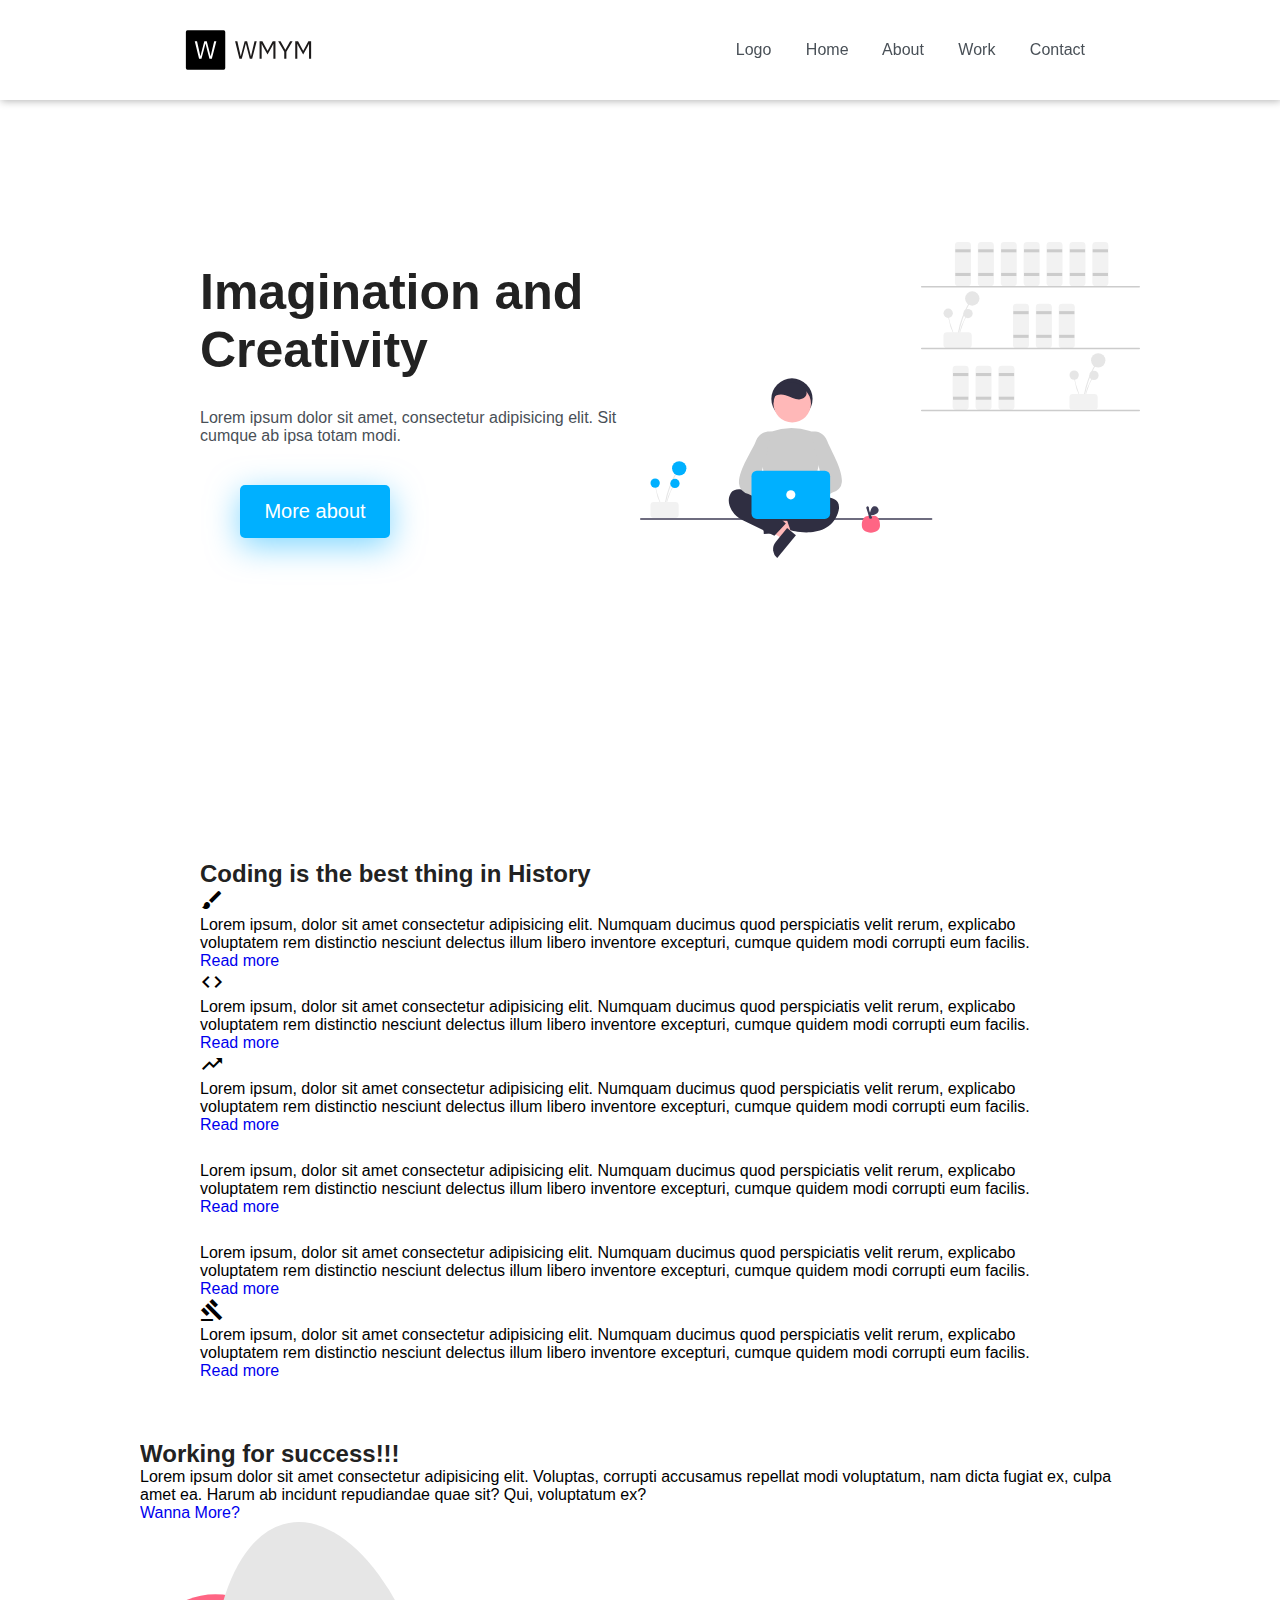
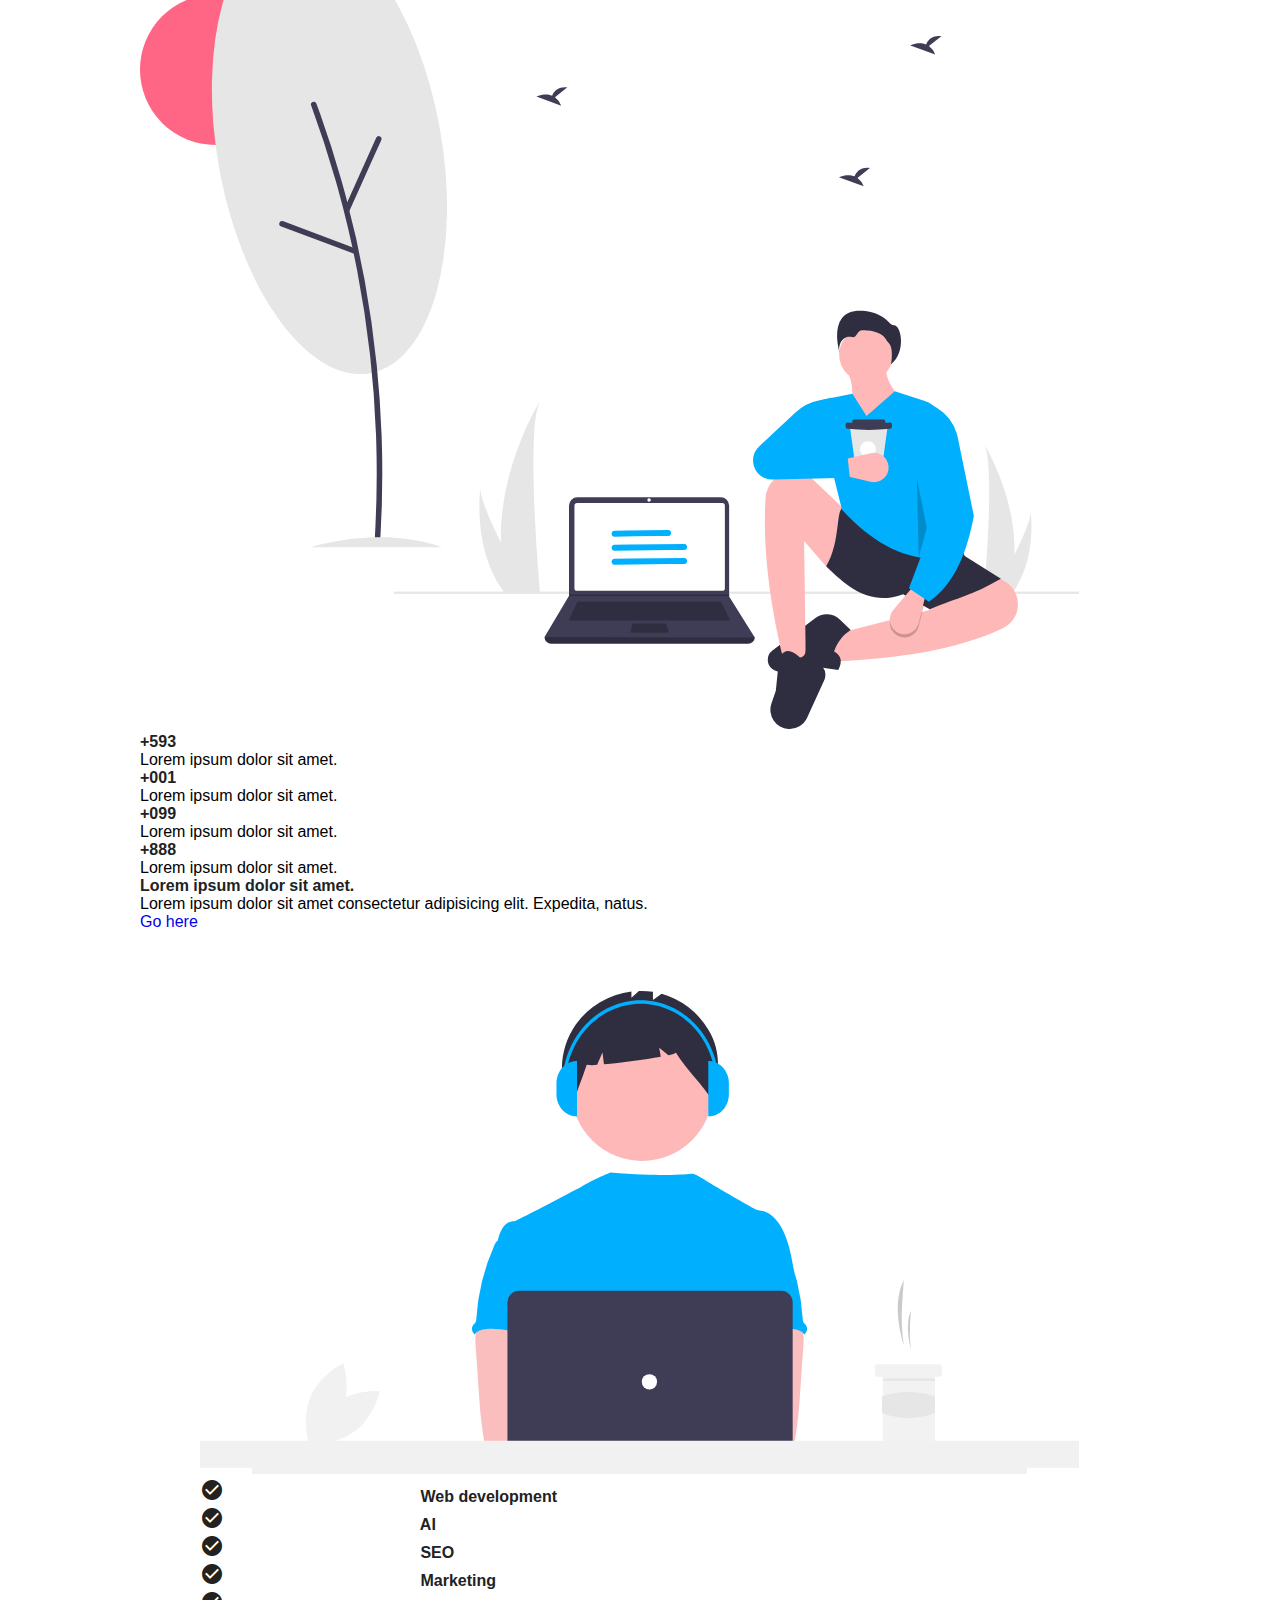
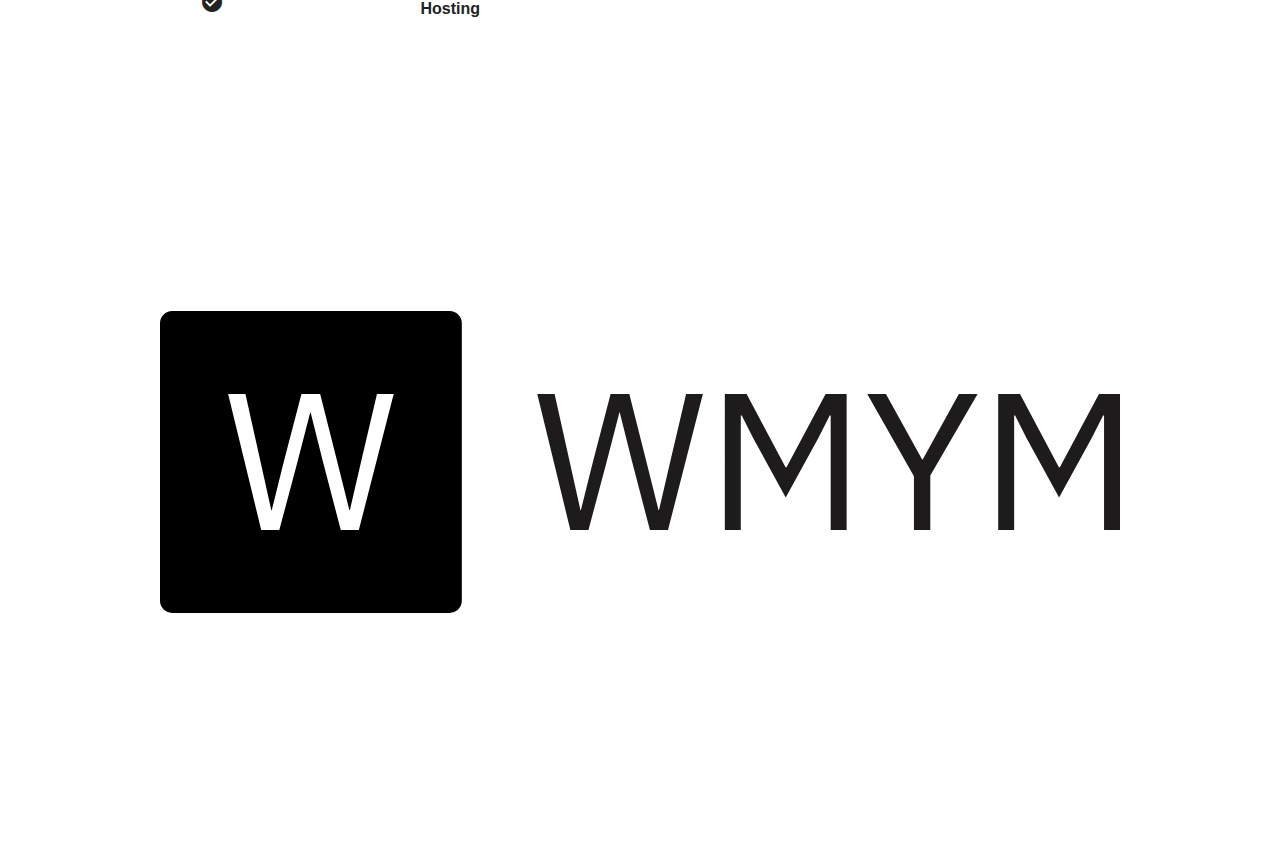
==== index.html @ bf6457ae "made a hover effect on the a elements on nav, and made the button 'more about' in header" ====
<!DOCTYPE html>
<html lang="en">

<head>
    <meta charset="UTF-8">
    <meta http-equiv="X-UA-Compatible" content="IE=edge">
    <meta name="viewport" content="width=device-width, initial-scale=1.0">
    <title>WMYM First Web</title>
    <!-- style file -->
    <link rel="stylesheet" href="/css/style.css">
    <!-- google fonts -->
    <link rel="preconnect" href="https://fonts.googleapis.com">
    <link rel="preconnect" href="https://fonts.gstatic.com" crossorigin>
    <link
        href="https://fonts.googleapis.com/css2?family=Odibee+Sans&family=Roboto+Condensed:ital,wght@0,300;0,400;1,300&display=swap"
        rel="stylesheet">
    <!-- google icons -->
    <link href="https://fonts.googleapis.com/icon?family=Material+Icons" rel="stylesheet">
    <!-- favicon  -->
    <link rel="apple-touch-icon" sizes="180x180" href="/apple-touch-icon.png">
    <link rel="icon" type="image/png" sizes="32x32" href="/favicon-32x32.png">
    <link rel="icon" type="image/png" sizes="16x16" href="/favicon-16x16.png">
    <link rel="manifest" href="/site.webmanifest">
</head>

<body>


    <header>
        <nav>
            <section class="container nav">
                <div class="logo">
                    <img src="/img/logo/logo.svg" alt="">
                </div>
                <div class="link-header">
                    <a href="#">Logo</a>
                    <a href="#">Home</a>
                    <a href="#">About</a>
                    <a href="#">Work</a>
                    <a href="#">Contact</a>
                </div>
                <div class="hamburguer">
                    <span class="material-icons material-icons-outlined">
                        menu
                    </span>
                </div>
            </section>
        </nav>


        <div class="container">
            <section class="content-header">
                <section class="text-header">
                    <h1>
                        Imagination and Creativity
                    </h1>
                    <p>Lorem ipsum dolor sit amet, consectetur adipisicing elit. Sit cumque ab ipsa totam modi.
                    </p>
                    <a href="#">More about</a>
                </section>
                <img src="/img/svg/freelancerWS.svg" alt="">
            </section>
        </div>
    </header>


    <section class="about-us">
        <div class="containerF">
            <h2 class="title">
                Coding is the best thing in History
            </h2>
            <div class="container__article">
                <div class="article">
                    <span class="material-icons material-icons-outlined">
                        brush
                    </span>
                    <p>Lorem ipsum, dolor sit amet consectetur adipisicing elit. Numquam ducimus quod perspiciatis velit
                        rerum, explicabo voluptatem rem distinctio nesciunt delectus illum libero inventore excepturi,
                        cumque quidem modi corrupti eum facilis.
                    </p>
                    <a href="#">Read more</a>
                </div>

                <div class="article">
                    <span class="material-icons material-icons-outlined">
                        code
                    </span>
                    <p>Lorem ipsum, dolor sit amet consectetur adipisicing elit. Numquam ducimus quod perspiciatis velit
                        rerum, explicabo voluptatem rem distinctio nesciunt delectus illum libero inventore excepturi,
                        cumque quidem modi corrupti eum facilis.
                    </p>
                    <a href="#">Read more</a>
                </div>

                <div class="article">
                    <span class="material-icons material-icons-outlined">
                        trending_up
                    </span>
                    <p>Lorem ipsum, dolor sit amet consectetur adipisicing elit. Numquam ducimus quod perspiciatis velit
                        rerum, explicabo voluptatem rem distinctio nesciunt delectus illum libero inventore excepturi,
                        cumque quidem modi corrupti eum facilis.
                    </p>
                    <a href="#">Read more</a>
                </div>

                <div class="article">
                    <span class="material-icons material-icons-outlined">
                        request_page
                    </span>
                    <p>Lorem ipsum, dolor sit amet consectetur adipisicing elit. Numquam ducimus quod perspiciatis velit
                        rerum, explicabo voluptatem rem distinctio nesciunt delectus illum libero inventore excepturi,
                        cumque quidem modi corrupti eum facilis.
                    </p>
                    <a href="#">Read more</a>
                </div>

                <div class="article">
                    <span class="material-icons material-icons-outlined">
                        view_in_ar
                    </span>
                    <p>Lorem ipsum, dolor sit amet consectetur adipisicing elit. Numquam ducimus quod perspiciatis velit
                        rerum, explicabo voluptatem rem distinctio nesciunt delectus illum libero inventore excepturi,
                        cumque quidem modi corrupti eum facilis.
                    </p>
                    <a href="#">Read more</a>
                </div>

                <div class="article">
                    <span class="material-icons material-icons-outlined">
                        gavel
                    </span>
                    <p>Lorem ipsum, dolor sit amet consectetur adipisicing elit. Numquam ducimus quod perspiciatis velit
                        rerum, explicabo voluptatem rem distinctio nesciunt delectus illum libero inventore excepturi,
                        cumque quidem modi corrupti eum facilis.
                    </p>
                    <a href="#">Read more</a>
                </div>

            </div>
        </div>
    </section>


    <section class="container questions">
        <section class="text__questions">
            <h2>
                Working for success!!!
            </h2>
            <p>
                Lorem ipsum dolor sit amet consectetur adipisicing elit. Voluptas, corrupti accusamus repellat modi
                voluptatum, nam dicta fugiat ex, culpa amet ea. Harum ab incidunt repudiandae quae sit? Qui, voluptatum
                ex?
            </p>
            <a href="#">Wanna More?</a>
            <img src="/img/svg/workingWS.svg" alt="">
        </section>
    </section>


    <section class="results">
        <div class="container content-results">
            <section class="numbers">
                <div class="number">
                    <h4>
                        +593
                    </h4>
                    <p>Lorem ipsum dolor sit amet.</p>
                </div>

                <div class="number">
                    <h4>
                        +001
                    </h4>
                    <p>Lorem ipsum dolor sit amet.</p>
                </div>

                <div class="number">
                    <h4>
                        +099
                    </h4>
                    <p>Lorem ipsum dolor sit amet.</p>
                </div>

                <div class="number">
                    <h4>
                        +888
                    </h4>
                    <p>Lorem ipsum dolor sit amet.</p>
                </div>
            </section>

            <section class="results-text">
                <h4>
                    Lorem ipsum dolor sit amet.
                </h4>
                <p>
                    Lorem ipsum dolor sit amet consectetur adipisicing elit. Expedita, natus.
                </p>
                <a href="#">Go here</a>
            </section>
        </div>
    </section>


    <section class="containerF services">
        <img src="/img/svg/coddingWS.svg" alt="">
        <div class="box-skills">
            <h4>
                <span class="material-icons material-icons-outlined">
                    check_circle_outline
                </span> Web development
            </h4>

            <h4>
                <span class="material-icons material-icons-outlined">
                    check_circle_outline
                </span> AI
            </h4>

            <h4>
                <span class="material-icons material-icons-outlined">
                    check_circle_outline
                </span> SEO
            </h4>

            <h4>
                <span class="material-icons material-icons-outlined">
                    check_circle_outline
                </span> Marketing
            </h4>

            <h4>
                <span class="material-icons material-icons-outlined">
                    check_circle_outline
                </span> Hosting
            </h4>
        </div>
    </section>


    <footer>
        <div class="part-fotter">
            <img src="/img/logo/logo.svg" alt="">
            <!-- logo genreal y favicon -->
        </div>

        <div class="part-fotter">

        </div>

        <div class="part-fotter">

        </div>

        <div class="part-fotter">

        </div>
    </footer>

</body>

</html>
---- css/style.css ----
* {
  padding: 0;
  margin: 0;
  box-sizing: border-box;
  font-family: "IBM Plex Sans", sans-serif;
  scroll-behavior: smooth;
}

@keyframes animate {
  0% {
    transform: scale(0);
  }
  100% {
    transform: scale(1);
  }
}

h1,
h2,
h3,
h4,
h5,
h6 {
  color: #222;
  font-weight: 700;
}
a {
  text-decoration: none;
}
.container {
  width: 90%;
  max-width: 1000px;
  margin: auto;
  overflow: hidden;
}
.containerF {
  width: 90%;
  max-width: 1000px;
  padding: 60px;
  margin: auto;
  overflow: hidden;
}
h1 {
  font-size: 50px;
}

nav {
  z-index: 1;
  position: fixed;
  width: 100%;
  height: 100px;
  background-color: #fff;
  border-bottom: 2px solid transparent;
  box-shadow: 1px 1px 8px rgba(0, 0, 0, 0.3);
  /* transition: ease-in-out 0.5s; */
}
.nav {
  height: 100px;
  width: 100%;
  display: flex;
  justify-content: space-between;
  align-items: center;
  padding: 0 25px 0 25px;
}
nav .logo {
  height: 100px;
}
nav .logo img {
  height: 100%;
  vertical-align: top;
}
.link-header {
  font-weight: 300;
}
.nav .link-header a {
  margin: 0 30px 0 0;
  text-decoration: none;
  color: #495057;
}
.nav .link-header a:hover {
  color: #00b0ff;
  border-bottom: 2px solid;
}
.hamburguer {
  display: none;
  width: 100px;
  height: 100px;
  text-align: center;
  background-color: #00b0ff;
  z-index: 2;
  cursor: pointer;
  /* transition: color 0.5s ease-in; */
}
.hamburguer span {
  font-size: 40px;
  font-weight: 700;
  line-height: 100px;
}
.content-header {
  width: 100%;
  height: 800px;
  display: flex;
  justify-content: space-between;
  align-items: center;
}
.content-header img {
  width: 50%;
  animation: ease-in animate 0.5s;
}

.text-header {
  margin: 0 0 0 60px;
}

.content-header p {
  font-weight: 100;
  margin: 30px 5px 0 0;
  color: #495057;
}
.content-header a {
  margin: 40px 0 0 40px;
  padding: 15px 0;
  width: 150px;
  display: inline-block;
  text-align: center;
  color: #ffffff;
  font-size: 20px;
  border-radius: 5px;
  background-color: #00b0ff;
  box-shadow: 0 8px 32px rgba(0, 176, 255, 0.5);
}
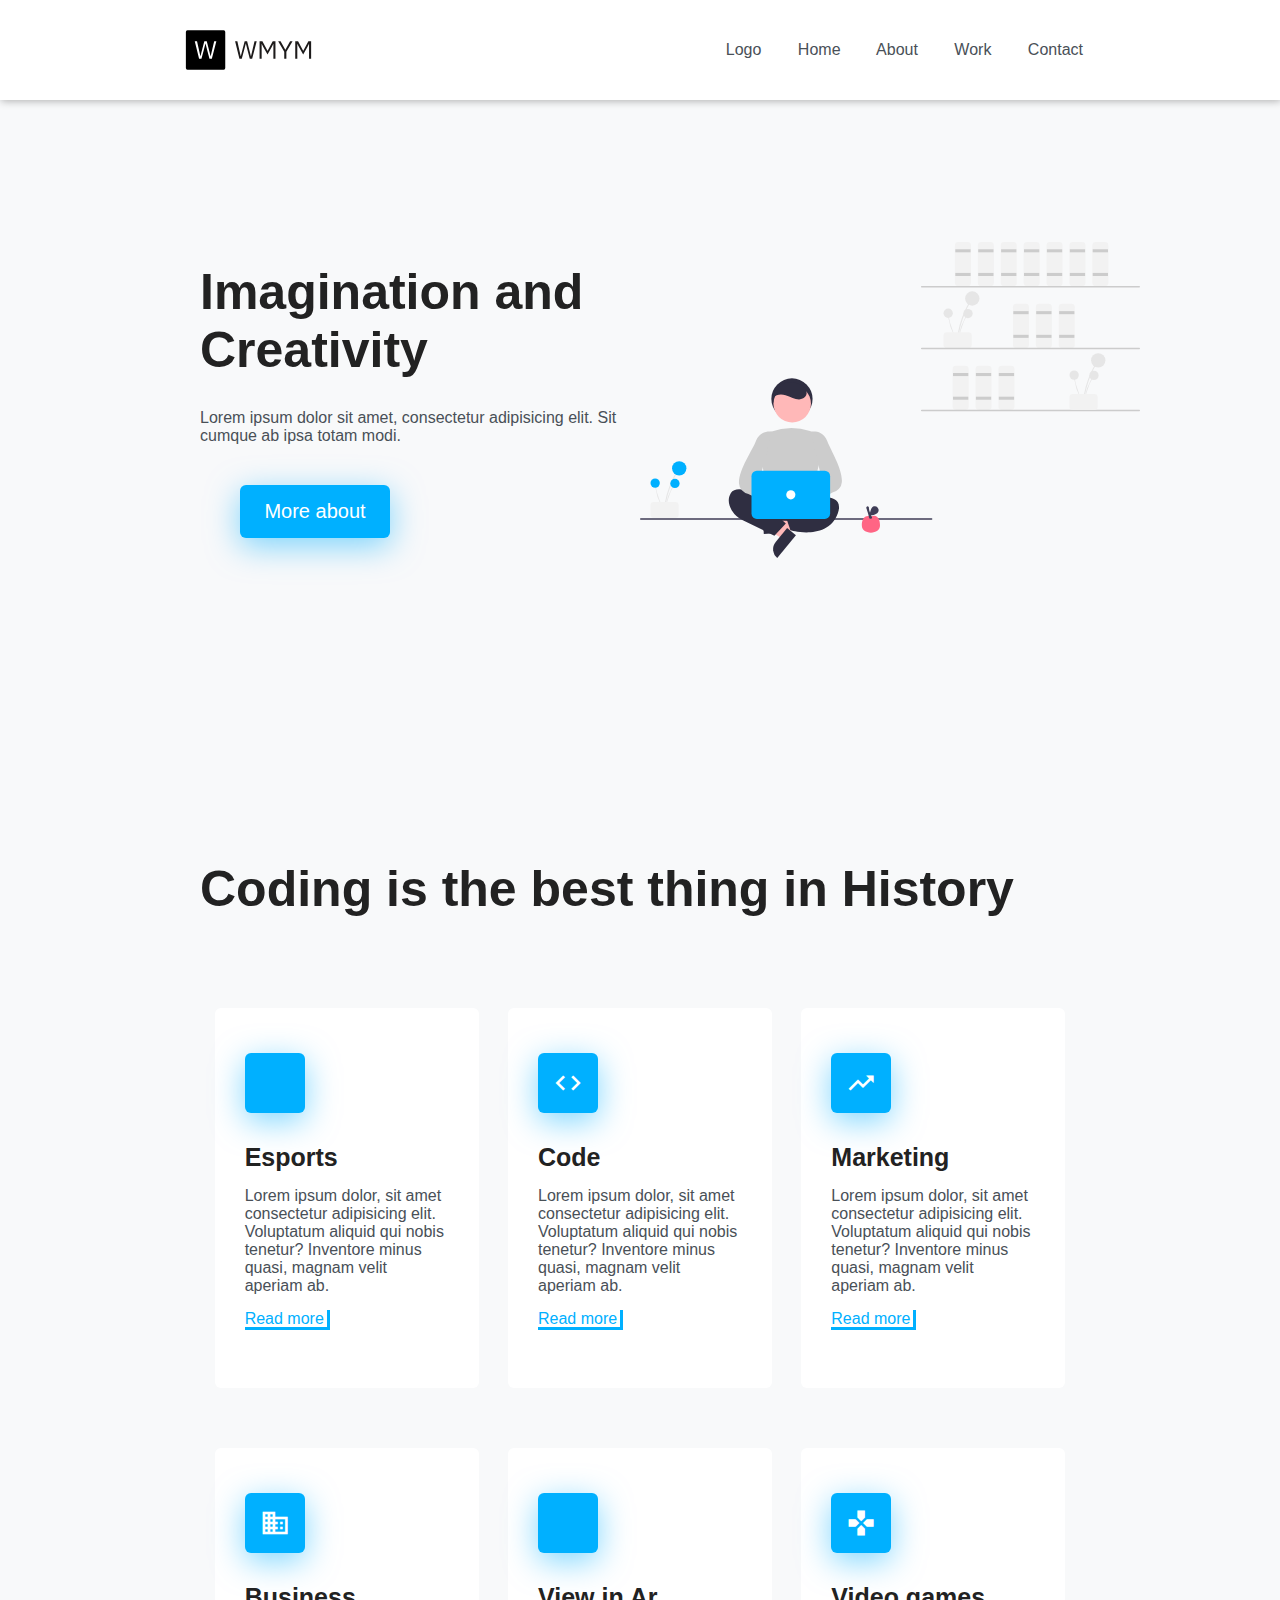
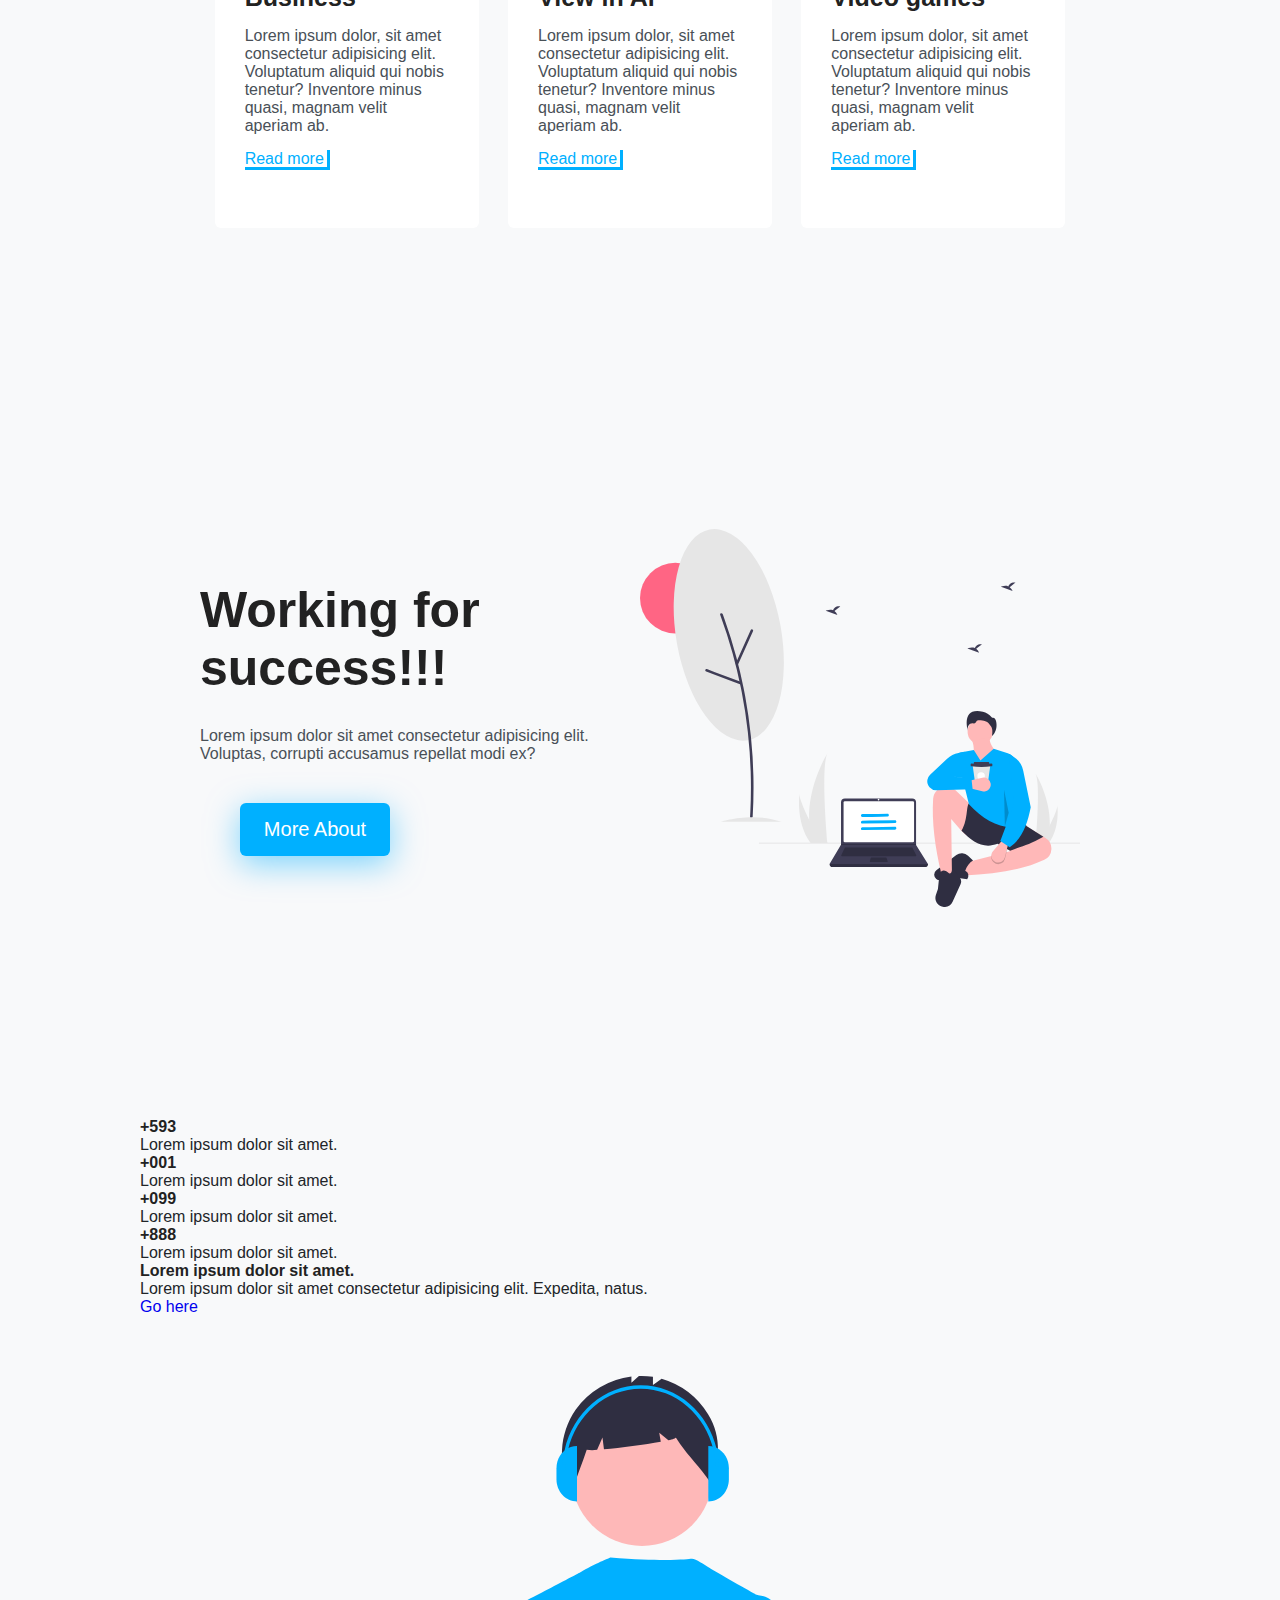
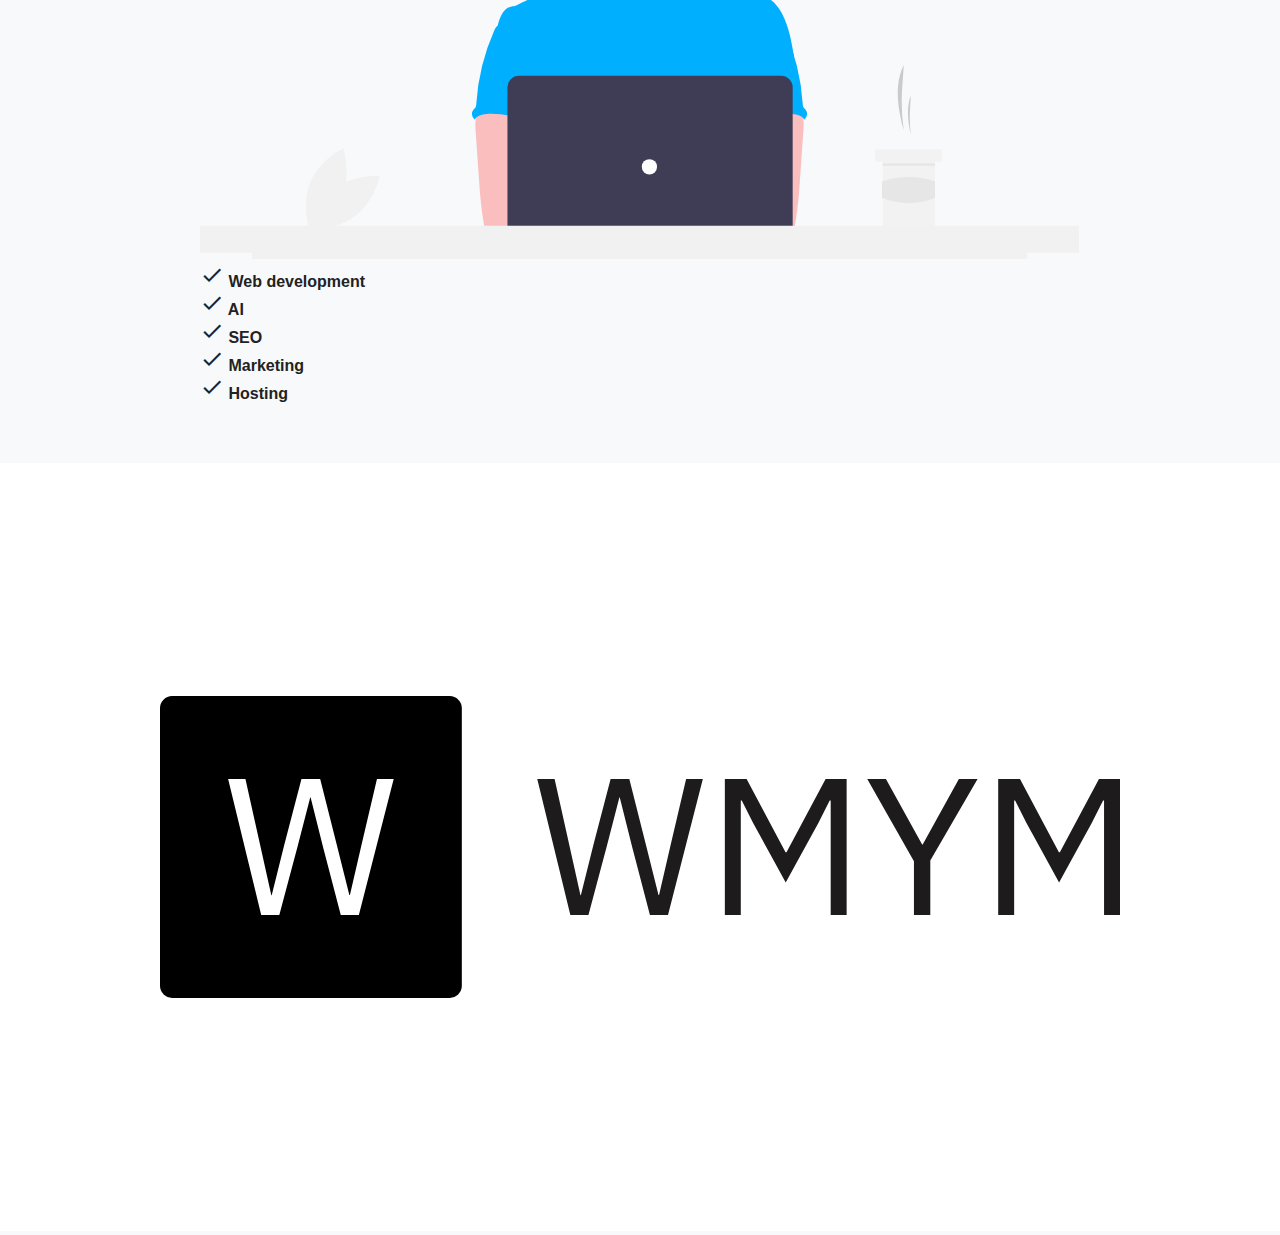
==== commit eb5d4059: "questions style made just like header style, also i added a favicon" ====
--- a/index.html
+++ b/index.html
@@ -17,10 +17,9 @@
     <!-- google icons -->
     <link href="https://fonts.googleapis.com/icon?family=Material+Icons" rel="stylesheet">
     <!-- favicon  -->
-    <link rel="apple-touch-icon" sizes="180x180" href="/apple-touch-icon.png">
-    <link rel="icon" type="image/png" sizes="32x32" href="/favicon-32x32.png">
-    <link rel="icon" type="image/png" sizes="16x16" href="/favicon-16x16.png">
-    <link rel="manifest" href="/site.webmanifest">
+    <link rel="apple-touch-icon" sizes="180x180" href="/img/favicon/apple-touch-icon.png">
+    <link rel="icon" type="image/png" sizes="32x32" href="/img/favicon/favicon-32x32.png">
+    <link rel="icon" type="image/png" sizes="16x16" href="/img/favicon/favicon-16x16.png">
 </head>
 
 <body>
@@ -69,14 +68,15 @@
             <h2 class="title">
                 Coding is the best thing in History
             </h2>
+
             <div class="container__article">
                 <div class="article">
                     <span class="material-icons material-icons-outlined">
-                        brush
-                    </span>
-                    <p>Lorem ipsum, dolor sit amet consectetur adipisicing elit. Numquam ducimus quod perspiciatis velit
-                        rerum, explicabo voluptatem rem distinctio nesciunt delectus illum libero inventore excepturi,
-                        cumque quidem modi corrupti eum facilis.
+                        sports_esports
+                    </span>
+                    <h3>Esports</h3>
+                    <p>Lorem ipsum dolor, sit amet consectetur adipisicing elit. Voluptatum aliquid qui nobis tenetur?
+                        Inventore minus quasi, magnam velit aperiam ab.
                     </p>
                     <a href="#">Read more</a>
                 </div>
@@ -85,9 +85,9 @@
                     <span class="material-icons material-icons-outlined">
                         code
                     </span>
-                    <p>Lorem ipsum, dolor sit amet consectetur adipisicing elit. Numquam ducimus quod perspiciatis velit
-                        rerum, explicabo voluptatem rem distinctio nesciunt delectus illum libero inventore excepturi,
-                        cumque quidem modi corrupti eum facilis.
+                    <h3>Code</h3>
+                    <p>Lorem ipsum dolor, sit amet consectetur adipisicing elit. Voluptatum aliquid qui nobis tenetur?
+                        Inventore minus quasi, magnam velit aperiam ab.
                     </p>
                     <a href="#">Read more</a>
                 </div>
@@ -96,20 +96,20 @@
                     <span class="material-icons material-icons-outlined">
                         trending_up
                     </span>
-                    <p>Lorem ipsum, dolor sit amet consectetur adipisicing elit. Numquam ducimus quod perspiciatis velit
-                        rerum, explicabo voluptatem rem distinctio nesciunt delectus illum libero inventore excepturi,
-                        cumque quidem modi corrupti eum facilis.
-                    </p>
-                    <a href="#">Read more</a>
-                </div>
-
-                <div class="article">
-                    <span class="material-icons material-icons-outlined">
-                        request_page
-                    </span>
-                    <p>Lorem ipsum, dolor sit amet consectetur adipisicing elit. Numquam ducimus quod perspiciatis velit
-                        rerum, explicabo voluptatem rem distinctio nesciunt delectus illum libero inventore excepturi,
-                        cumque quidem modi corrupti eum facilis.
+                    <h3>Marketing</h3>
+                    <p>Lorem ipsum dolor, sit amet consectetur adipisicing elit. Voluptatum aliquid qui nobis tenetur?
+                        Inventore minus quasi, magnam velit aperiam ab.
+                    </p>
+                    <a href="#">Read more</a>
+                </div>
+
+                <div class="article">
+                    <span class="material-icons material-icons-outlined">
+                        business
+                    </span>
+                    <h3>Business</h3>
+                    <p>Lorem ipsum dolor, sit amet consectetur adipisicing elit. Voluptatum aliquid qui nobis tenetur?
+                        Inventore minus quasi, magnam velit aperiam ab.
                     </p>
                     <a href="#">Read more</a>
                 </div>
@@ -118,20 +118,20 @@
                     <span class="material-icons material-icons-outlined">
                         view_in_ar
                     </span>
-                    <p>Lorem ipsum, dolor sit amet consectetur adipisicing elit. Numquam ducimus quod perspiciatis velit
-                        rerum, explicabo voluptatem rem distinctio nesciunt delectus illum libero inventore excepturi,
-                        cumque quidem modi corrupti eum facilis.
-                    </p>
-                    <a href="#">Read more</a>
-                </div>
-
-                <div class="article">
-                    <span class="material-icons material-icons-outlined">
-                        gavel
-                    </span>
-                    <p>Lorem ipsum, dolor sit amet consectetur adipisicing elit. Numquam ducimus quod perspiciatis velit
-                        rerum, explicabo voluptatem rem distinctio nesciunt delectus illum libero inventore excepturi,
-                        cumque quidem modi corrupti eum facilis.
+                    <h3>View in Ar</h3>
+                    <p>Lorem ipsum dolor, sit amet consectetur adipisicing elit. Voluptatum aliquid qui nobis tenetur?
+                        Inventore minus quasi, magnam velit aperiam ab.
+                    </p>
+                    <a href="#">Read more</a>
+                </div>
+
+                <div class="article">
+                    <span class="material-icons material-icons-outlined">
+                        games
+                    </span>
+                    <h3>Video games</h3>
+                    <p>Lorem ipsum dolor, sit amet consectetur adipisicing elit. Voluptatum aliquid qui nobis tenetur?
+                        Inventore minus quasi, magnam velit aperiam ab.
                     </p>
                     <a href="#">Read more</a>
                 </div>
@@ -141,19 +141,18 @@
     </section>
 
 
-    <section class="container questions">
+    <section class="containerF questions">
         <section class="text__questions">
             <h2>
                 Working for success!!!
             </h2>
             <p>
                 Lorem ipsum dolor sit amet consectetur adipisicing elit. Voluptas, corrupti accusamus repellat modi
-                voluptatum, nam dicta fugiat ex, culpa amet ea. Harum ab incidunt repudiandae quae sit? Qui, voluptatum
                 ex?
             </p>
-            <a href="#">Wanna More?</a>
-            <img src="/img/svg/workingWS.svg" alt="">
+            <a href="#">More About</a>
         </section>
+        <img src="/img/svg/workingWS.svg" alt="">
     </section>
 
 
@@ -207,31 +206,31 @@
         <div class="box-skills">
             <h4>
                 <span class="material-icons material-icons-outlined">
-                    check_circle_outline
+                    check
                 </span> Web development
             </h4>
 
             <h4>
                 <span class="material-icons material-icons-outlined">
-                    check_circle_outline
+                    check
                 </span> AI
             </h4>
 
             <h4>
                 <span class="material-icons material-icons-outlined">
-                    check_circle_outline
+                    check
                 </span> SEO
             </h4>
 
             <h4>
                 <span class="material-icons material-icons-outlined">
-                    check_circle_outline
+                    check
                 </span> Marketing
             </h4>
 
             <h4>
                 <span class="material-icons material-icons-outlined">
-                    check_circle_outline
+                    check
                 </span> Hosting
             </h4>
         </div>
--- a/css/style.css
+++ b/css/style.css
@@ -27,11 +27,21 @@
 a {
   text-decoration: none;
 }
+body {
+  background-color: #f8f9fa;
+  color: #212529;
+}
+h2 {
+  padding: 0 10px 0 0;
+}
+/* header style */
+
 .container {
   width: 90%;
   max-width: 1000px;
   margin: auto;
   overflow: hidden;
+  background-color: #f8f9fa;
 }
 .containerF {
   width: 90%;
@@ -61,6 +71,7 @@
   justify-content: space-between;
   align-items: center;
   padding: 0 25px 0 25px;
+  background: #ffffff;
 }
 nav .logo {
   height: 100px;
@@ -76,10 +87,13 @@
   margin: 0 30px 0 0;
   text-decoration: none;
   color: #495057;
+  transition: 0.2s;
+  padding-right: 2px;
 }
 .nav .link-header a:hover {
   color: #00b0ff;
   border-bottom: 2px solid;
+  border-right: 2px solid;
 }
 .hamburguer {
   display: none;
@@ -105,7 +119,7 @@
 }
 .content-header img {
   width: 50%;
-  animation: ease-in animate 0.5s;
+  animation: ease-in animate 0.3s;
 }
 
 .text-header {
@@ -125,7 +139,102 @@
   text-align: center;
   color: #ffffff;
   font-size: 20px;
-  border-radius: 5px;
+  border-radius: 6px;
   background-color: #00b0ff;
   box-shadow: 0 8px 32px rgba(0, 176, 255, 0.5);
 }
+
+/* about us */
+.title {
+  font-size: 50px;
+}
+.about-us {
+  background-color: #f8f9fa;
+}
+.container__article {
+  display: flex;
+  flex-wrap: wrap;
+  margin-top: 60px;
+  justify-content: space-around;
+}
+.article {
+  width: 30%;
+  background-color: #fff;
+  margin-top: 30px;
+  margin-bottom: 30px;
+  border-radius: 6px;
+  padding: 45px 30px 60px 30px;
+  transition: 0.7s;
+}
+.article:hover {
+  box-shadow: 0 1px 15px rgba(0, 176, 255, 0.2);
+}
+.article span {
+  font-size: 30px;
+  color: #ffffff;
+  background-color: #00b0ff;
+  display: inline-block;
+  width: 60px;
+  height: 60px;
+  text-align: center;
+  align-items: center;
+  padding-top: 15px;
+  border-radius: 6px;
+  box-shadow: 0 8px 32px rgba(0, 176, 255, 0.5);
+}
+.article h3 {
+  font-size: 25px;
+  margin-top: 30px;
+}
+.article p {
+  font-weight: 100;
+  margin-top: 15px;
+  padding-bottom: 15px;
+  color: #495057;
+}
+.article a {
+  font-weight: 200;
+  color: #00b0ff;
+  border-bottom: 3px solid;
+  border-right: 3px solid;
+  padding-right: 3px;
+}
+.article a:hover {
+  font-weight: 700;
+  font-style: italic;
+}
+
+/* Questions */
+.questions {
+  width: 100%;
+  height: 800px;
+  display: flex;
+  justify-content: space-between;
+  align-items: center;
+}
+.questions img {
+  width: 50%;
+  animation: ease-in animate 0.3s;
+}
+
+.text__questions p {
+  font-weight: 100;
+  margin: 30px 5px 0 0;
+  color: #495057;
+}
+.text__questions h2 {
+  margin: 0 60px 0 0;
+  font-size: 50px;
+}
+.text__questions a {
+  margin: 40px 0 0 40px;
+  padding: 15px 0;
+  width: 150px;
+  display: inline-block;
+  text-align: center;
+  color: #ffffff;
+  font-size: 20px;
+  border-radius: 6px;
+  background-color: #00b0ff;
+  box-shadow: 0 8px 32px rgba(0, 176, 255, 0.5);
+}
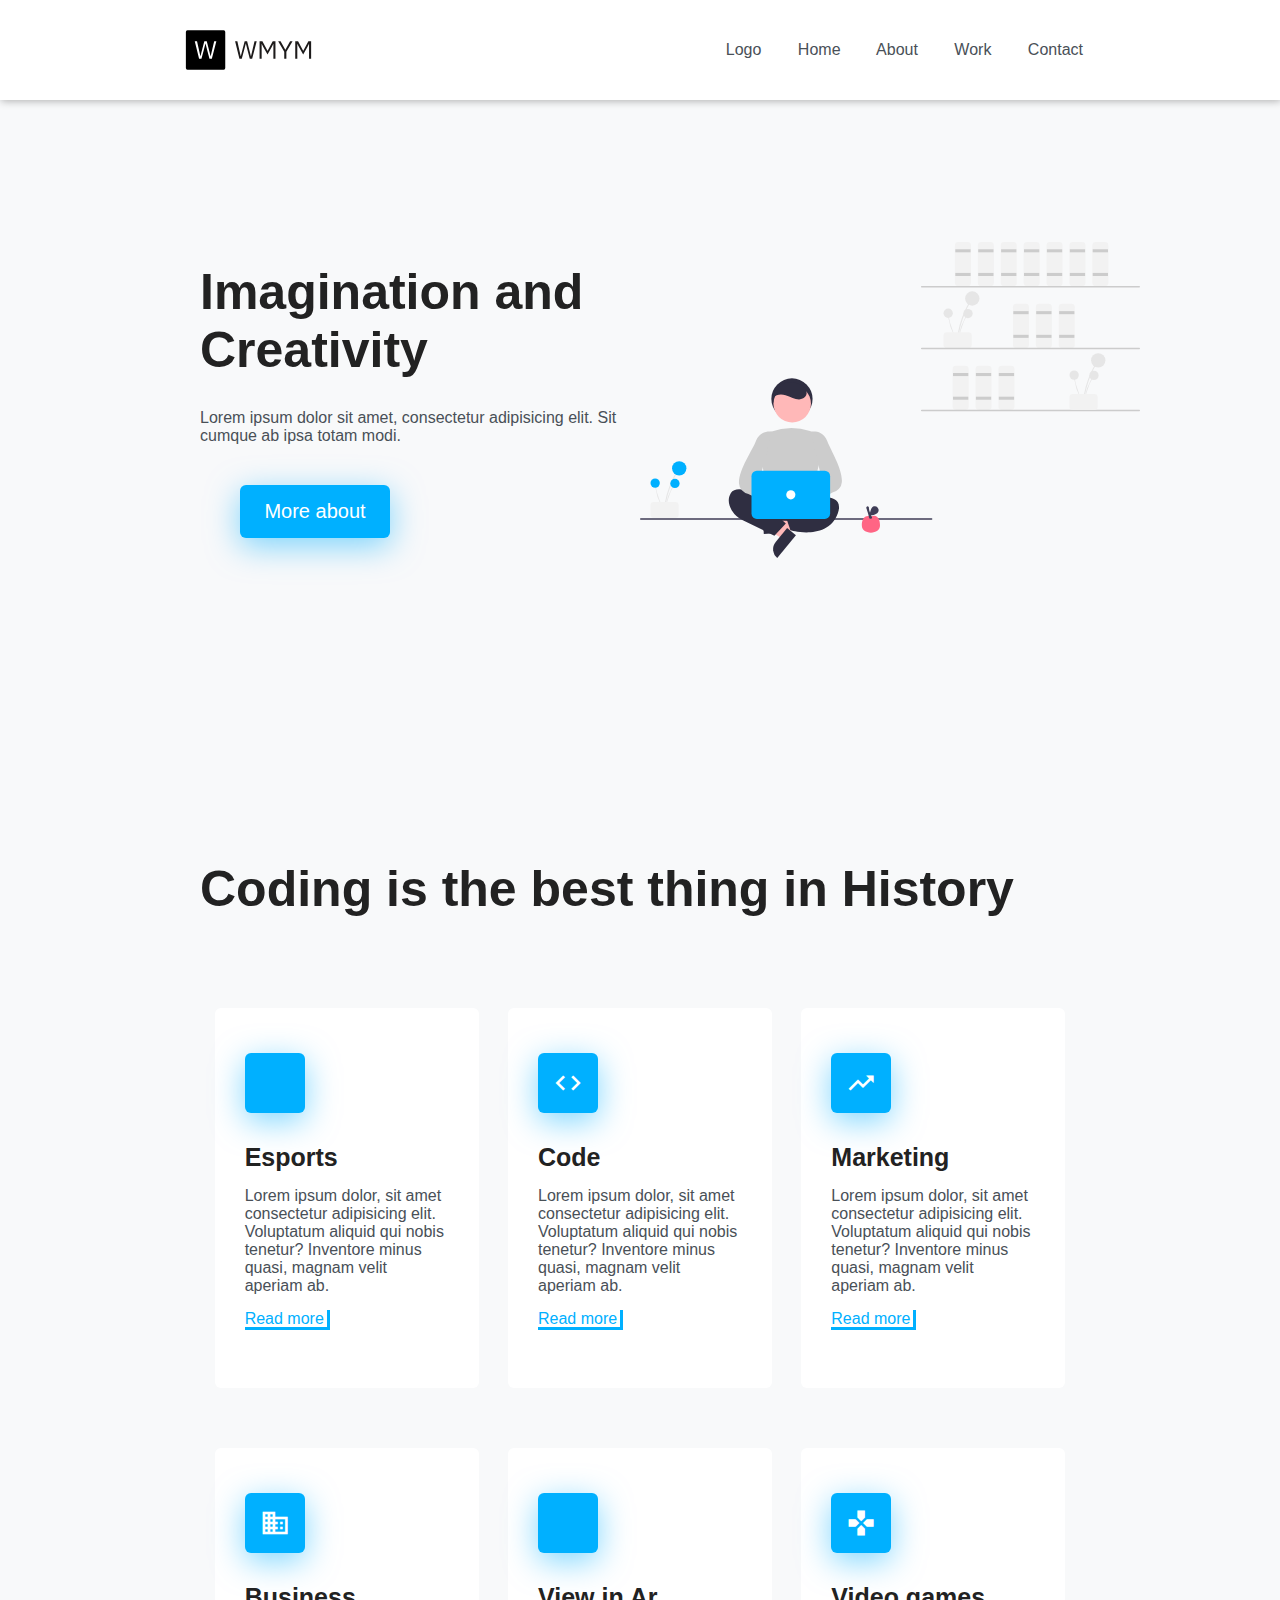
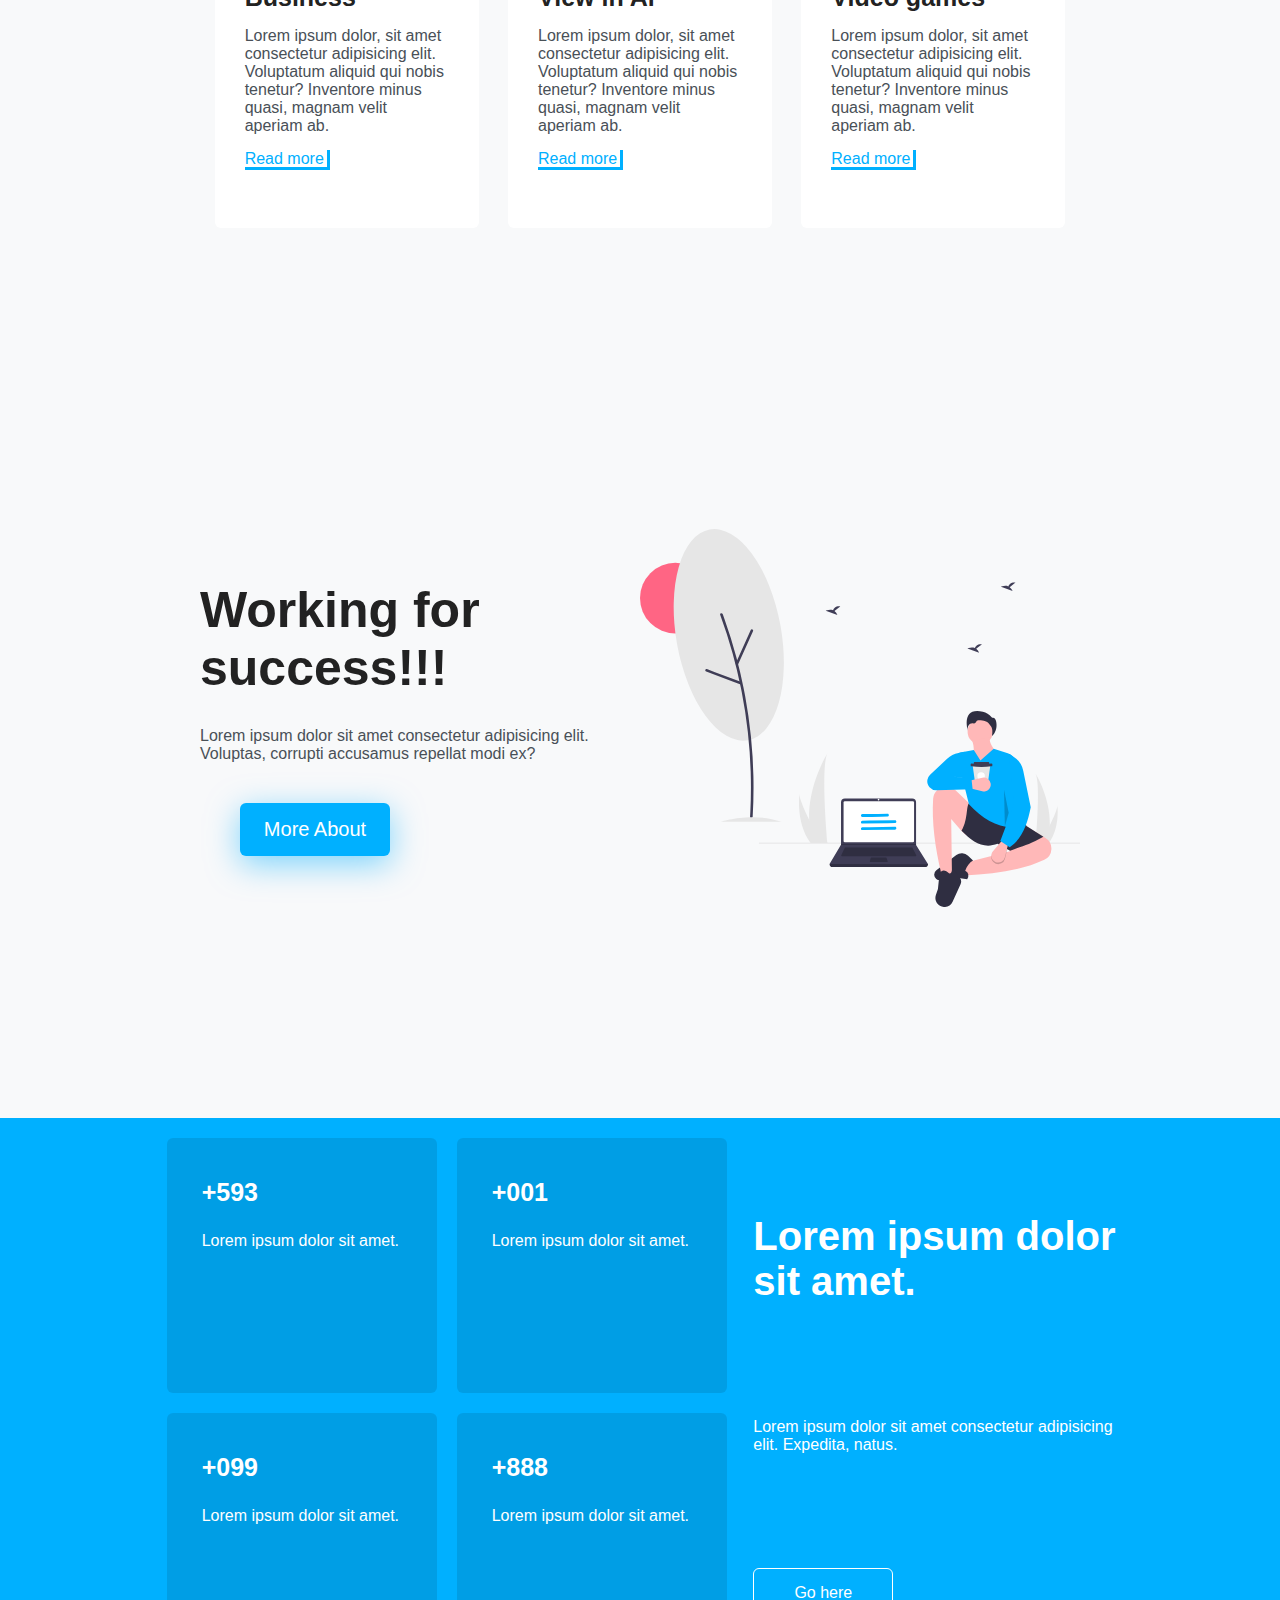
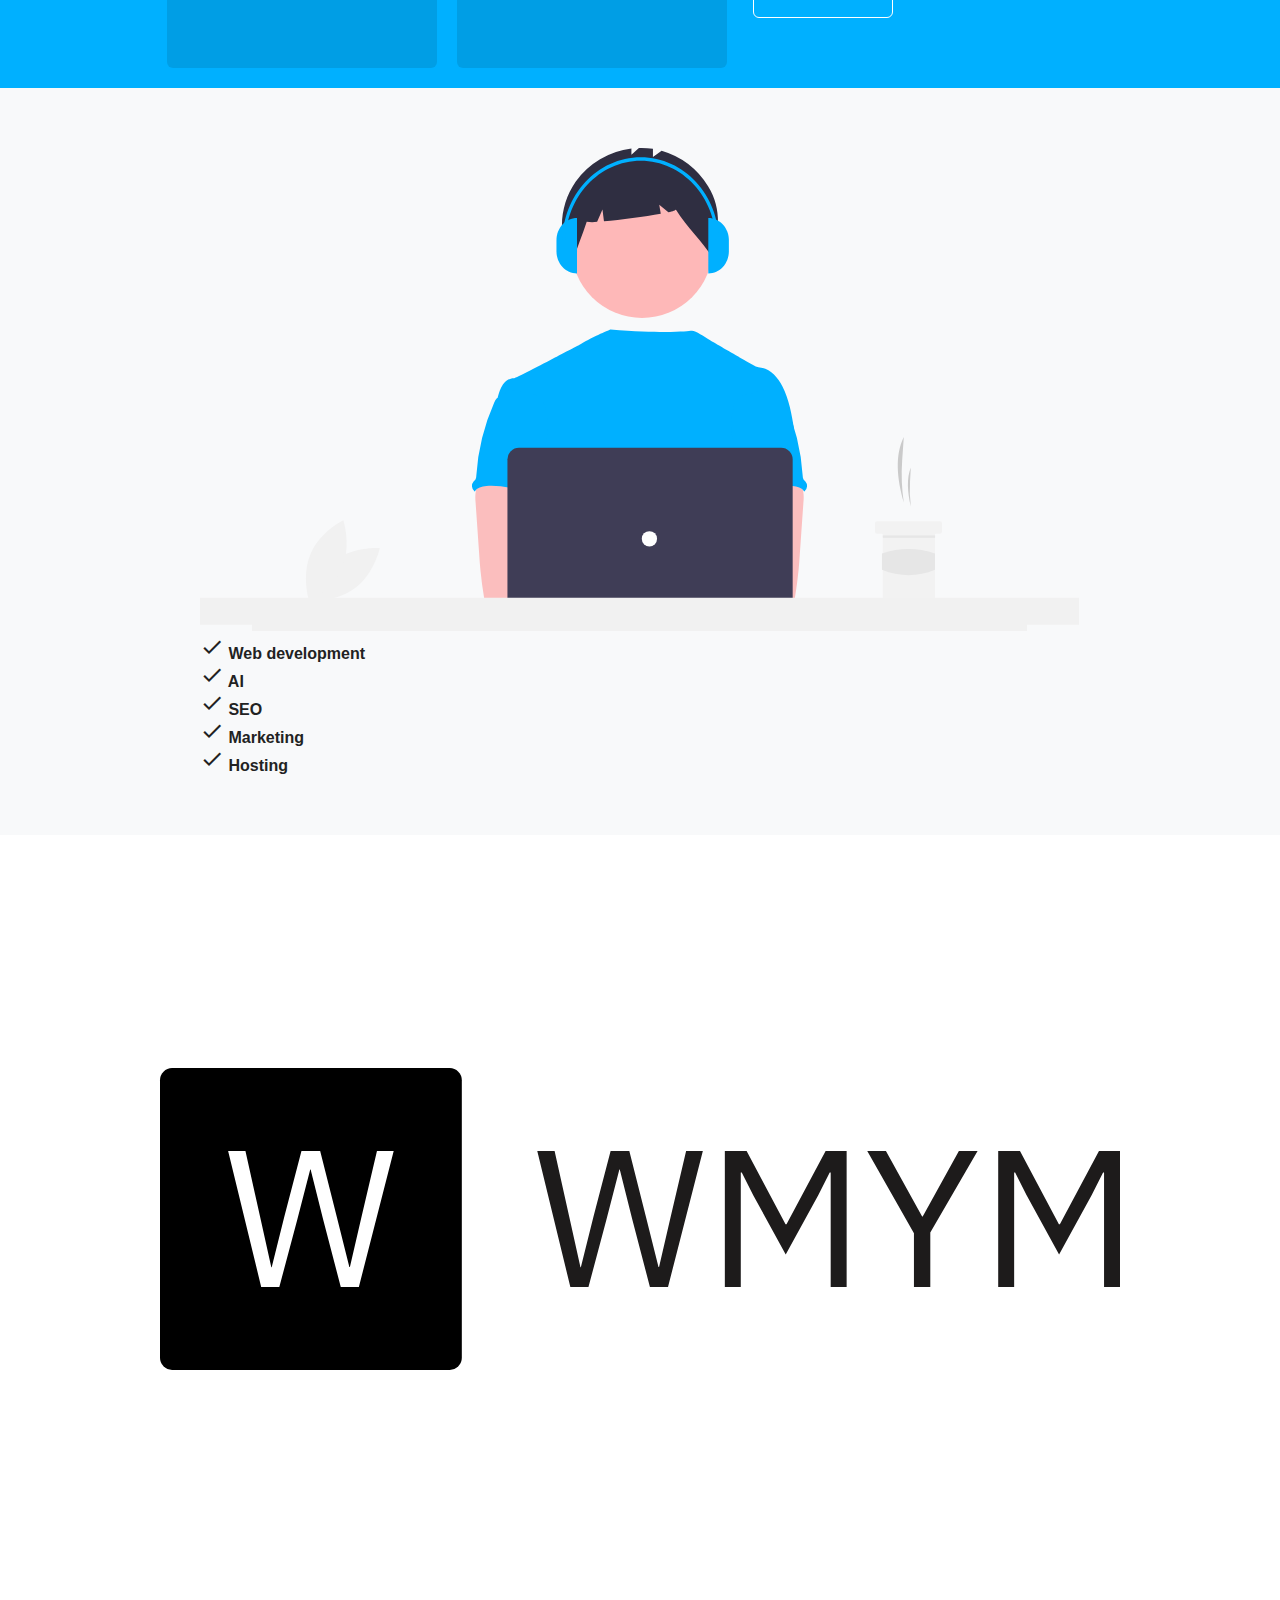
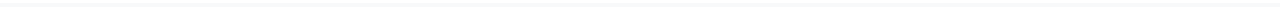
==== commit 762fec2f: "made the results style" ====
--- a/index.html
+++ b/index.html
@@ -157,7 +157,7 @@
 
 
     <section class="results">
-        <div class="container content-results">
+        <div class="containerR content-results">
             <section class="numbers">
                 <div class="number">
                     <h4>
--- a/css/style.css
+++ b/css/style.css
@@ -200,8 +200,8 @@
   padding-right: 3px;
 }
 .article a:hover {
-  font-weight: 700;
-  font-style: italic;
+  border-bottom: 5px solid;
+  border-right: 5px solid;
 }
 
 /* Questions */
@@ -238,3 +238,63 @@
   background-color: #00b0ff;
   box-shadow: 0 8px 32px rgba(0, 176, 255, 0.5);
 }
+.containerR {
+  width: 90%;
+  height: 550px;
+  max-width: 1000px;
+  margin: auto;
+  overflow: hidden;
+  color: #fff;
+}
+.results {
+  padding-top: 20px;
+  background-color: #00b0ff;
+}
+.content-results {
+  display: flex;
+  justify-content: space-evenly;
+}
+.numbers {
+  width: 60%;
+  display: flex;
+  flex-wrap: wrap;
+  justify-content: space-evenly;
+}
+.numbers .number {
+  width: 45%;
+  background: rgba(0, 0, 0, 0.1);
+  border-radius: 6px;
+  padding: 40px 35px;
+  margin-bottom: 20px;
+}
+.numbers .number h4 {
+  color: #fff;
+  font-size: 25px;
+  font-weight: bold;
+  margin-bottom: 25px;
+}
+.results-text {
+  width: 38%;
+}
+.results-text h4 {
+  padding-top: 20%;
+  color: #fff;
+  font-size: 40px;
+}
+.results-text p {
+  color: #fff;
+  font-weight: 300;
+  margin: 30% 0;
+}
+.results-text a {
+  color: #fff;
+  display: inline-block;
+  border: 1px solid #fff;
+  width: 140px;
+  padding: 15px 0;
+  text-align: center;
+  border-radius: 6px;
+}
+.results-text a:hover {
+  background: rgba(0, 0, 0, 0.1);
+}
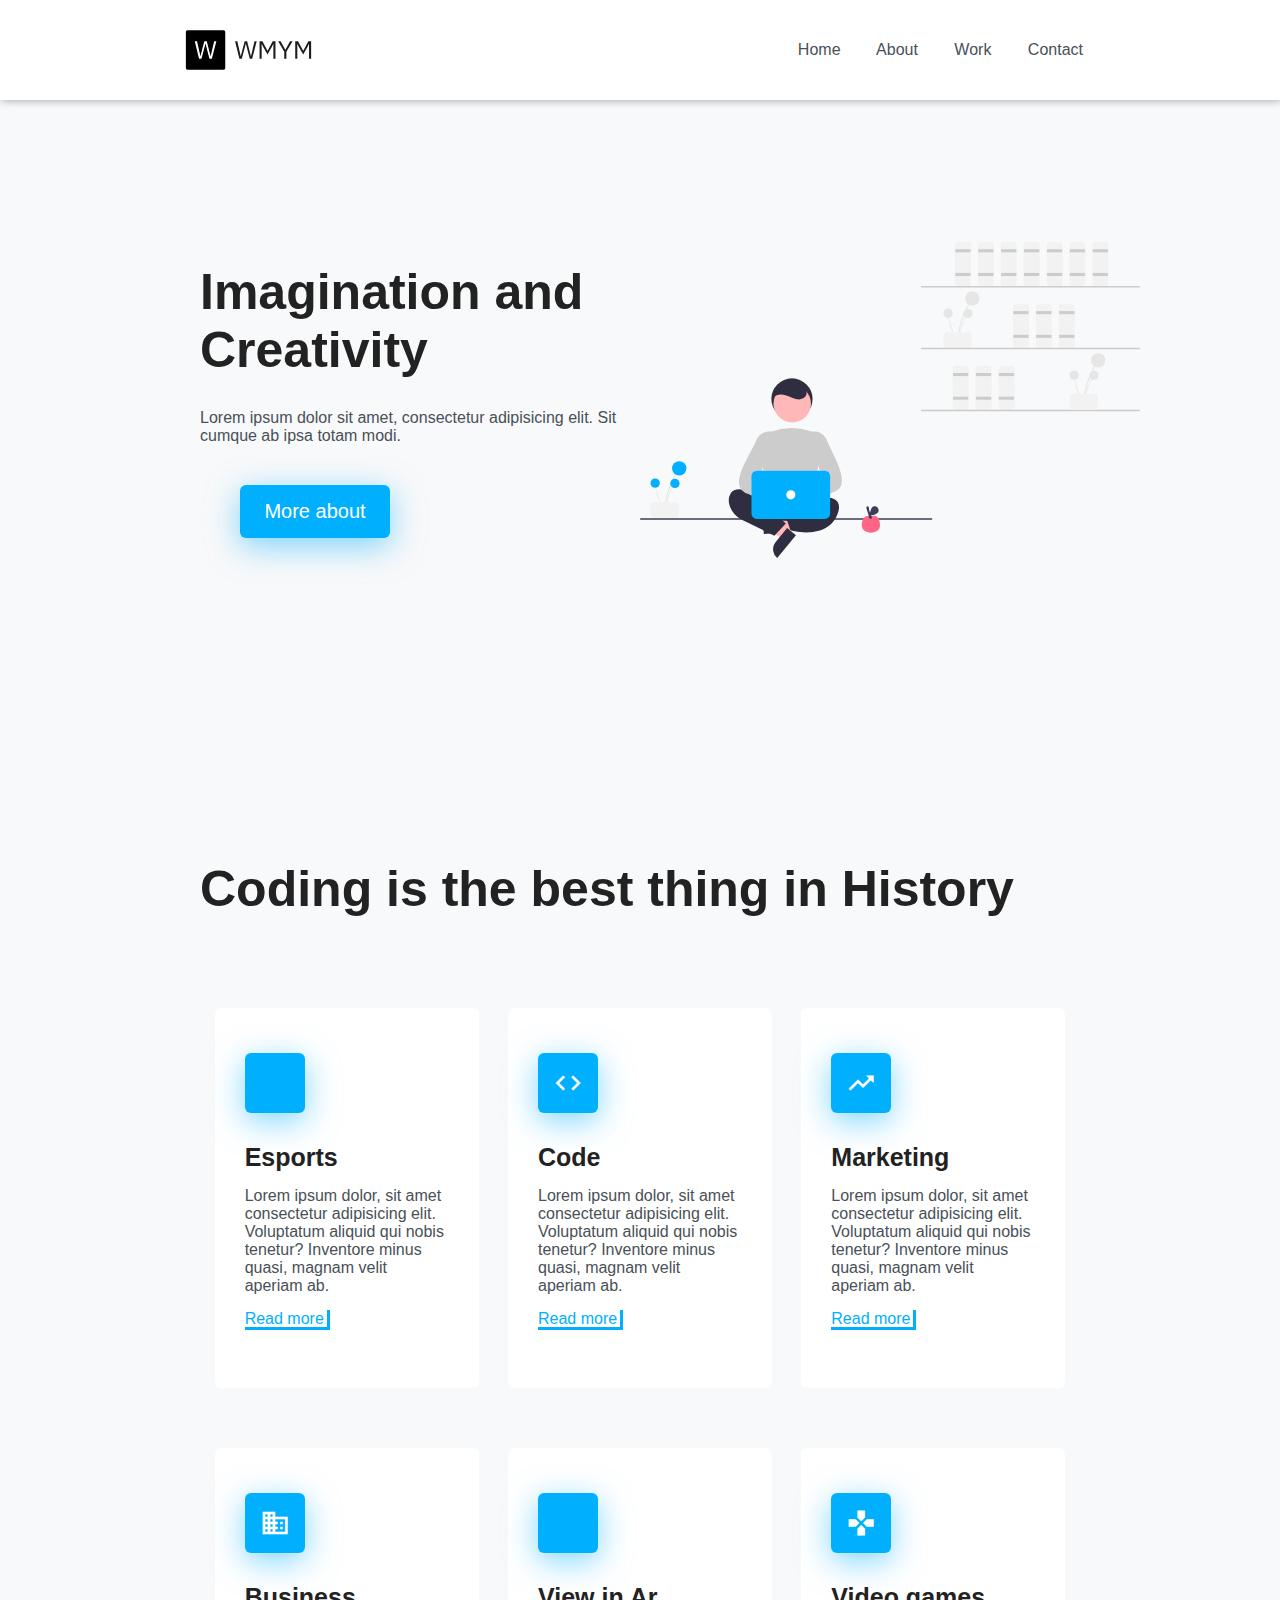
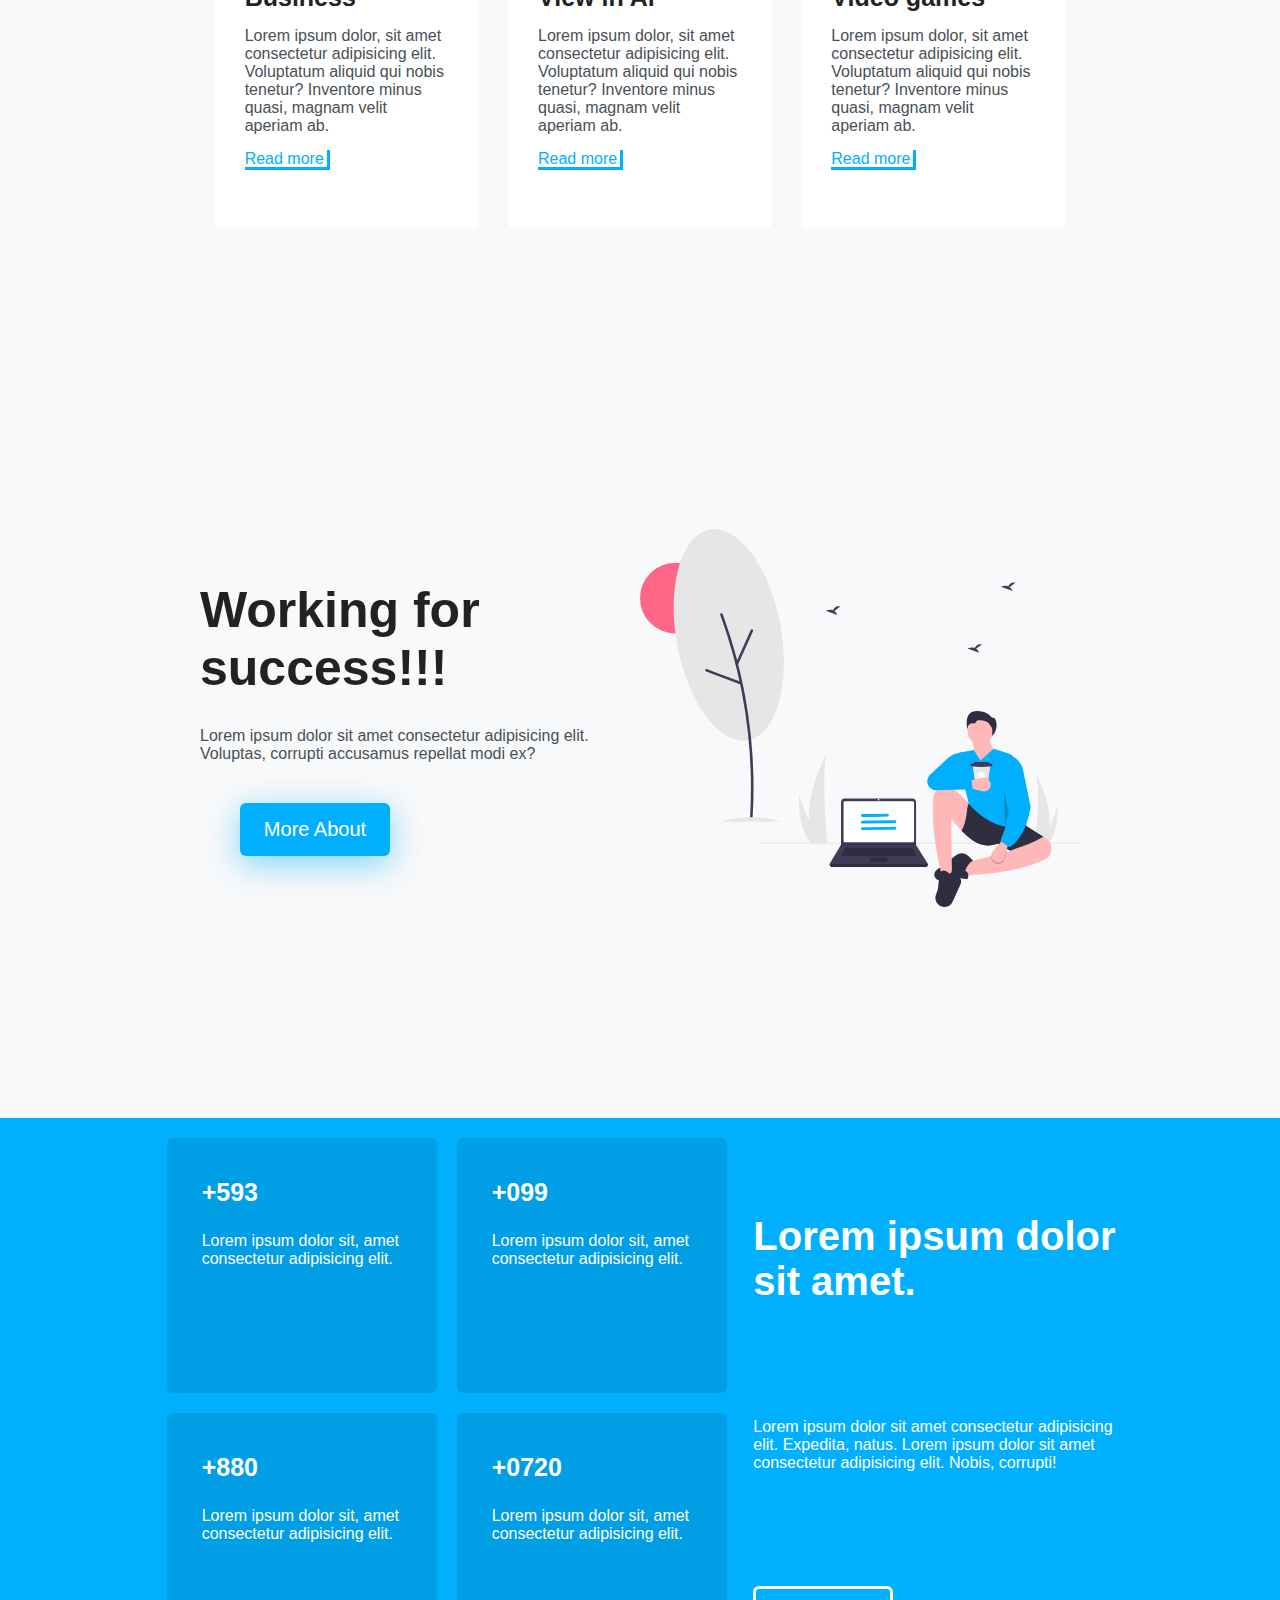
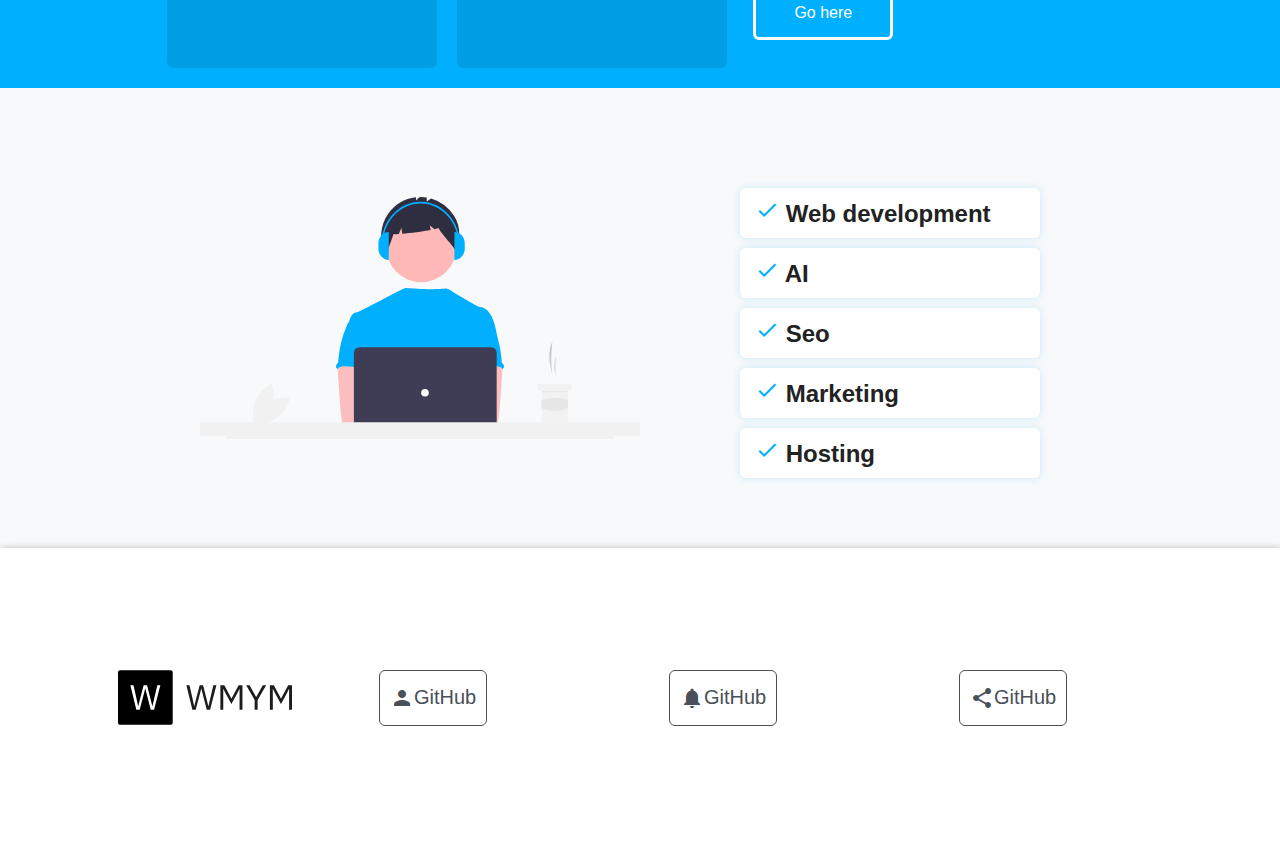
==== commit 47e75c04: "made links in the same page" ====
--- a/index.html
+++ b/index.html
@@ -7,7 +7,7 @@
     <meta name="viewport" content="width=device-width, initial-scale=1.0">
     <title>WMYM First Web</title>
     <!-- style file -->
-    <link rel="stylesheet" href="/css/style.css">
+    <link rel="stylesheet" href="css/style.css">
     <!-- google fonts -->
     <link rel="preconnect" href="https://fonts.googleapis.com">
     <link rel="preconnect" href="https://fonts.gstatic.com" crossorigin>
@@ -32,11 +32,10 @@
                     <img src="/img/logo/logo.svg" alt="">
                 </div>
                 <div class="link-header">
-                    <a href="#">Logo</a>
-                    <a href="#">Home</a>
-                    <a href="#">About</a>
-                    <a href="#">Work</a>
-                    <a href="#">Contact</a>
+                    <a href="#home">Home</a>
+                    <a href="#about-us">About</a>
+                    <a href="#work">Work</a>
+                    <a href="#contact">Contact</a>
                 </div>
                 <div class="hamburguer">
                     <span class="material-icons material-icons-outlined">
@@ -47,7 +46,7 @@
         </nav>
 
 
-        <div class="container">
+        <div id="home" class="container">
             <section class="content-header">
                 <section class="text-header">
                     <h1>
@@ -55,7 +54,7 @@
                     </h1>
                     <p>Lorem ipsum dolor sit amet, consectetur adipisicing elit. Sit cumque ab ipsa totam modi.
                     </p>
-                    <a href="#">More about</a>
+                    <a href="#about-us">More about</a>
                 </section>
                 <img src="/img/svg/freelancerWS.svg" alt="">
             </section>
@@ -63,7 +62,7 @@
     </header>
 
 
-    <section class="about-us">
+    <section id="about-us" class="about-us">
         <div class="containerF">
             <h2 class="title">
                 Coding is the best thing in History
@@ -141,7 +140,7 @@
     </section>
 
 
-    <section class="containerF questions">
+    <section id="work" class="containerF questions">
         <section class="text__questions">
             <h2>
                 Working for success!!!
@@ -163,28 +162,28 @@
                     <h4>
                         +593
                     </h4>
-                    <p>Lorem ipsum dolor sit amet.</p>
-                </div>
-
-                <div class="number">
-                    <h4>
-                        +001
-                    </h4>
-                    <p>Lorem ipsum dolor sit amet.</p>
+                    <p>Lorem ipsum dolor sit, amet consectetur adipisicing elit.</p>
                 </div>
 
                 <div class="number">
                     <h4>
                         +099
                     </h4>
-                    <p>Lorem ipsum dolor sit amet.</p>
-                </div>
-
-                <div class="number">
-                    <h4>
-                        +888
-                    </h4>
-                    <p>Lorem ipsum dolor sit amet.</p>
+                    <p>Lorem ipsum dolor sit, amet consectetur adipisicing elit.</p>
+                </div>
+
+                <div class="number">
+                    <h4>
+                        +880
+                    </h4>
+                    <p>Lorem ipsum dolor sit, amet consectetur adipisicing elit.</p>
+                </div>
+
+                <div class="number">
+                    <h4>
+                        +0720
+                    </h4>
+                    <p>Lorem ipsum dolor sit, amet consectetur adipisicing elit.</p>
                 </div>
             </section>
 
@@ -193,7 +192,8 @@
                     Lorem ipsum dolor sit amet.
                 </h4>
                 <p>
-                    Lorem ipsum dolor sit amet consectetur adipisicing elit. Expedita, natus.
+                    Lorem ipsum dolor sit amet consectetur adipisicing elit. Expedita, natus. Lorem ipsum dolor sit amet
+                    consectetur adipisicing elit. Nobis, corrupti!
                 </p>
                 <a href="#">Go here</a>
             </section>
@@ -201,7 +201,7 @@
     </section>
 
 
-    <section class="containerF services">
+    <section id="contact" class="containerF services">
         <img src="/img/svg/coddingWS.svg" alt="">
         <div class="box-skills">
             <h4>
@@ -219,7 +219,7 @@
             <h4>
                 <span class="material-icons material-icons-outlined">
                     check
-                </span> SEO
+                </span> Seo
             </h4>
 
             <h4>
@@ -240,19 +240,27 @@
     <footer>
         <div class="part-fotter">
             <img src="/img/logo/logo.svg" alt="">
-            <!-- logo genreal y favicon -->
-        </div>
-
-        <div class="part-fotter">
-
-        </div>
-
-        <div class="part-fotter">
-
-        </div>
-
-        <div class="part-fotter">
-
+        </div>
+
+        <div class="part-fotter">
+            <a href="https://github.com/WashingtonYandun?tab=overview&from=2021-07-01&to=2021-07-31"
+                target="_blank"><span class="material-icons material-icons-outlined">
+                    person
+                </span> GitHub</a>
+        </div>
+
+        <div class="part-fotter">
+            <a href="https://github.com/WashingtonYandun?tab=overview&from=2021-07-01&to=2021-07-31"><span
+                    class="material-icons material-icons-outlined" target="_blank">
+                    notifications
+                </span> GitHub</a>
+        </div>
+
+        <div class="part-fotter">
+            <a href="https://github.com/WashingtonYandun?tab=overview&from=2021-07-01&to=2021-07-31"
+                target="_blank"><span class="material-icons material-icons-outlined">
+                    share
+                </span> GitHub</a>
         </div>
     </footer>
 
--- a/css/style.css
+++ b/css/style.css
@@ -289,7 +289,7 @@
 .results-text a {
   color: #fff;
   display: inline-block;
-  border: 1px solid #fff;
+  border: 3px solid #fff;
   width: 140px;
   padding: 15px 0;
   text-align: center;
@@ -298,3 +298,59 @@
 .results-text a:hover {
   background: rgba(0, 0, 0, 0.1);
 }
+.services {
+  display: flex;
+  justify-content: space-between;
+}
+.services img {
+  width: 50%;
+}
+.box-skills {
+  margin: 30px 30px 0 0;
+}
+.box-skills h4 {
+  width: 300px;
+  border-radius: 6px;
+  font-size: 24px;
+  background: #ffffff;
+  padding: 10px 0 10px 15px;
+  margin: 10px 10px;
+  box-shadow: 0 0 8px rgba(0, 176, 255, 0.2);
+}
+.box-skills span {
+  color: #00b0ff;
+}
+
+/* footer */
+footer {
+  background-color: #fff;
+  height: 300px;
+  border-bottom: 2px solid transparent;
+  box-shadow: 1px 1px 8px rgba(0, 0, 0, 0.3);
+  padding: 60px;
+  overflow: hidden;
+  display: flex;
+  flex-wrap: wrap;
+  justify-content: flex-end;
+  margin: auto;
+  color: #495057;
+}
+.part-fotter {
+  width: 20%;
+  text-align: center;
+  display: flex;
+  padding: 20px 0px;
+  margin: auto;
+  display: flex;
+  justify-content: space-between;
+  align-items: center;
+}
+.part-fotter a {
+  display: flex;
+  color: #495057;
+  text-align: center;
+  font-size: 20px;
+  padding: 15px 10px;
+  border: 1px solid #495057;
+  border-radius: 6px;
+}
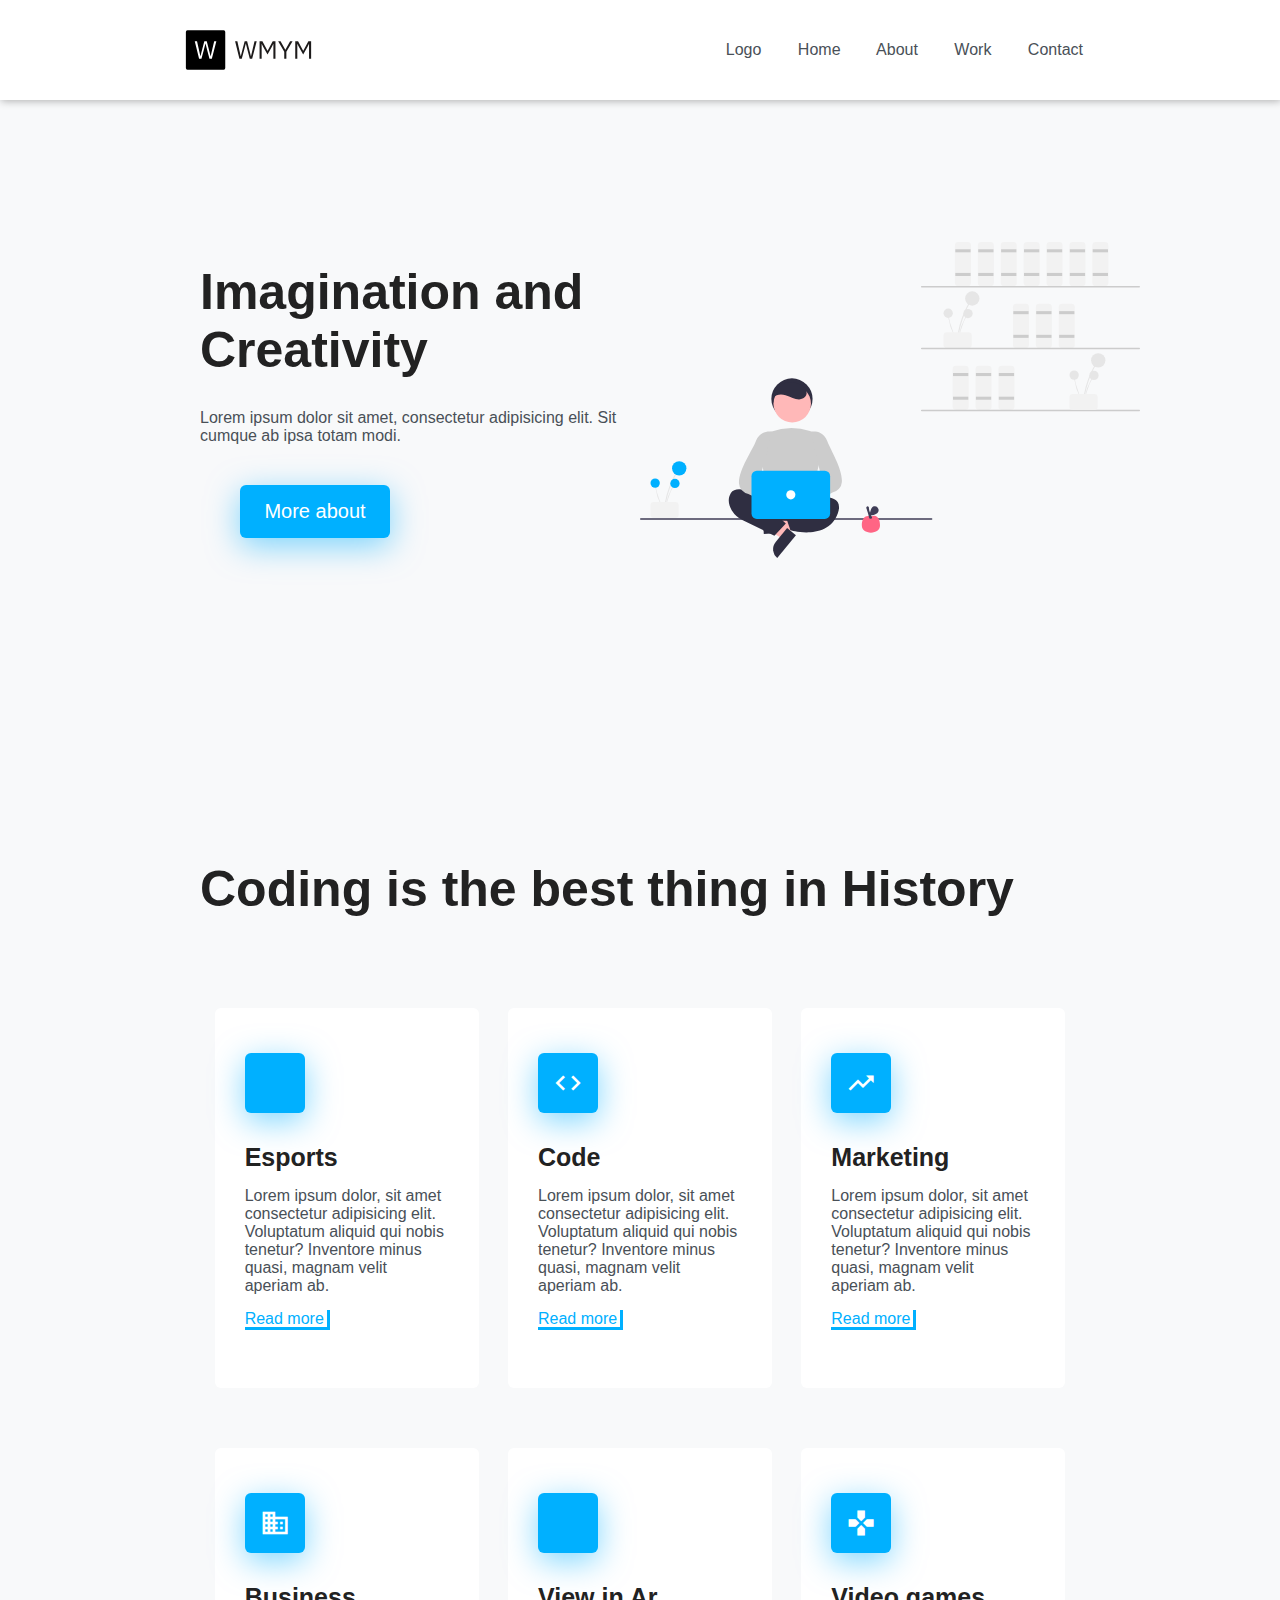
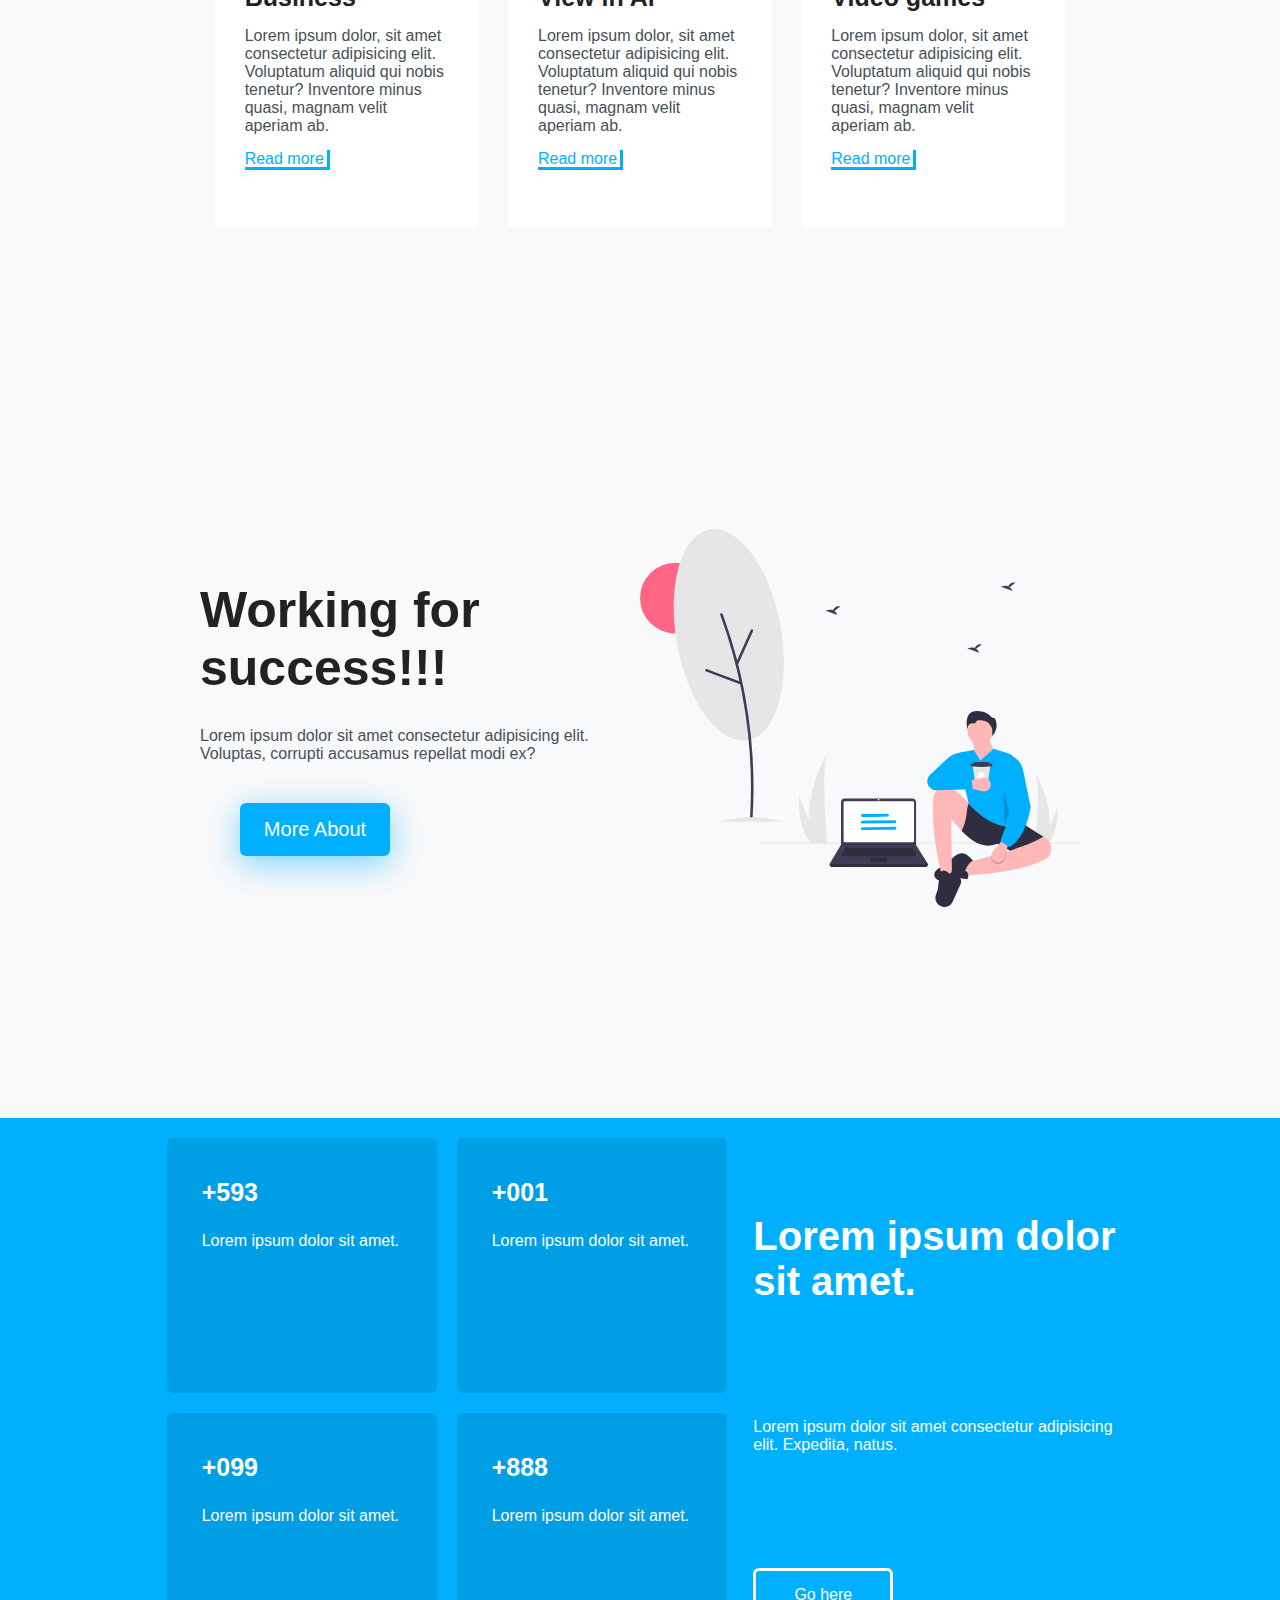
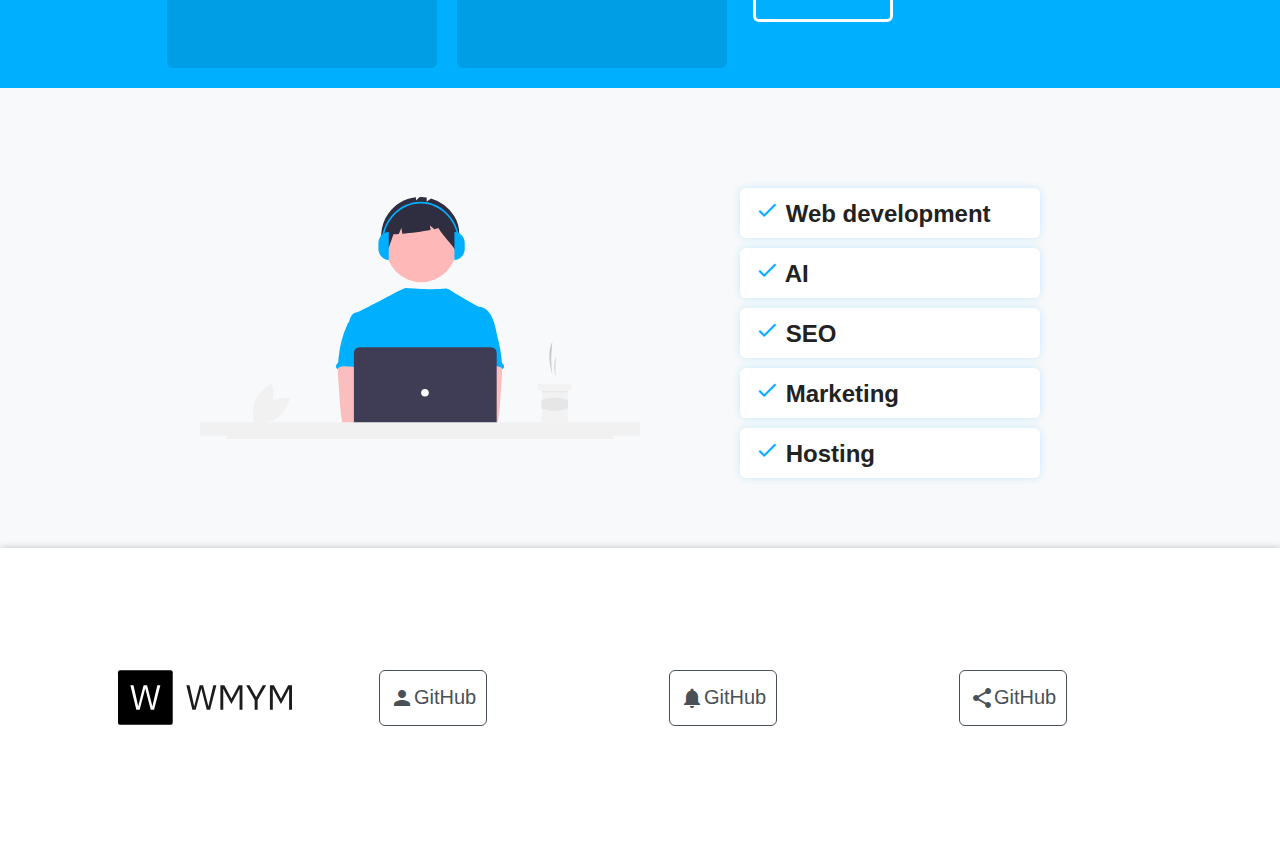
==== commit 5be7d9ab: "Update index.html" ====
--- a/index.html
+++ b/index.html
@@ -17,9 +17,9 @@
     <!-- google icons -->
     <link href="https://fonts.googleapis.com/icon?family=Material+Icons" rel="stylesheet">
     <!-- favicon  -->
-    <link rel="apple-touch-icon" sizes="180x180" href="/img/favicon/apple-touch-icon.png">
-    <link rel="icon" type="image/png" sizes="32x32" href="/img/favicon/favicon-32x32.png">
-    <link rel="icon" type="image/png" sizes="16x16" href="/img/favicon/favicon-16x16.png">
+    <link rel="apple-touch-icon" sizes="180x180" href="img/favicon/apple-touch-icon.png">
+    <link rel="icon" type="image/png" sizes="32x32" href="img/favicon/favicon-32x32.png">
+    <link rel="icon" type="image/png" sizes="16x16" href="img/favicon/favicon-16x16.png">
 </head>
 
 <body>
@@ -29,13 +29,14 @@
         <nav>
             <section class="container nav">
                 <div class="logo">
-                    <img src="/img/logo/logo.svg" alt="">
+                    <img src="img/logo/logo.svg" alt="">
                 </div>
                 <div class="link-header">
-                    <a href="#home">Home</a>
-                    <a href="#about-us">About</a>
-                    <a href="#work">Work</a>
-                    <a href="#contact">Contact</a>
+                    <a href="#">Logo</a>
+                    <a href="#">Home</a>
+                    <a href="#">About</a>
+                    <a href="#">Work</a>
+                    <a href="#">Contact</a>
                 </div>
                 <div class="hamburguer">
                     <span class="material-icons material-icons-outlined">
@@ -46,7 +47,7 @@
         </nav>
 
 
-        <div id="home" class="container">
+        <div class="container">
             <section class="content-header">
                 <section class="text-header">
                     <h1>
@@ -54,15 +55,15 @@
                     </h1>
                     <p>Lorem ipsum dolor sit amet, consectetur adipisicing elit. Sit cumque ab ipsa totam modi.
                     </p>
-                    <a href="#about-us">More about</a>
+                    <a href="#">More about</a>
                 </section>
-                <img src="/img/svg/freelancerWS.svg" alt="">
+                <img src="img/svg/freelancerWS.svg" alt="">
             </section>
         </div>
     </header>
 
 
-    <section id="about-us" class="about-us">
+    <section class="about-us">
         <div class="containerF">
             <h2 class="title">
                 Coding is the best thing in History
@@ -140,7 +141,7 @@
     </section>
 
 
-    <section id="work" class="containerF questions">
+    <section class="containerF questions">
         <section class="text__questions">
             <h2>
                 Working for success!!!
@@ -151,7 +152,7 @@
             </p>
             <a href="#">More About</a>
         </section>
-        <img src="/img/svg/workingWS.svg" alt="">
+        <img src="img/svg/workingWS.svg" alt="">
     </section>
 
 
@@ -162,28 +163,28 @@
                     <h4>
                         +593
                     </h4>
-                    <p>Lorem ipsum dolor sit, amet consectetur adipisicing elit.</p>
+                    <p>Lorem ipsum dolor sit amet.</p>
+                </div>
+
+                <div class="number">
+                    <h4>
+                        +001
+                    </h4>
+                    <p>Lorem ipsum dolor sit amet.</p>
                 </div>
 
                 <div class="number">
                     <h4>
                         +099
                     </h4>
-                    <p>Lorem ipsum dolor sit, amet consectetur adipisicing elit.</p>
-                </div>
-
-                <div class="number">
-                    <h4>
-                        +880
-                    </h4>
-                    <p>Lorem ipsum dolor sit, amet consectetur adipisicing elit.</p>
-                </div>
-
-                <div class="number">
-                    <h4>
-                        +0720
-                    </h4>
-                    <p>Lorem ipsum dolor sit, amet consectetur adipisicing elit.</p>
+                    <p>Lorem ipsum dolor sit amet.</p>
+                </div>
+
+                <div class="number">
+                    <h4>
+                        +888
+                    </h4>
+                    <p>Lorem ipsum dolor sit amet.</p>
                 </div>
             </section>
 
@@ -192,8 +193,7 @@
                     Lorem ipsum dolor sit amet.
                 </h4>
                 <p>
-                    Lorem ipsum dolor sit amet consectetur adipisicing elit. Expedita, natus. Lorem ipsum dolor sit amet
-                    consectetur adipisicing elit. Nobis, corrupti!
+                    Lorem ipsum dolor sit amet consectetur adipisicing elit. Expedita, natus.
                 </p>
                 <a href="#">Go here</a>
             </section>
@@ -201,8 +201,8 @@
     </section>
 
 
-    <section id="contact" class="containerF services">
-        <img src="/img/svg/coddingWS.svg" alt="">
+    <section class="containerF services">
+        <img src="img/svg/coddingWS.svg" alt="">
         <div class="box-skills">
             <h4>
                 <span class="material-icons material-icons-outlined">
@@ -219,7 +219,7 @@
             <h4>
                 <span class="material-icons material-icons-outlined">
                     check
-                </span> Seo
+                </span> SEO
             </h4>
 
             <h4>
@@ -239,26 +239,23 @@
 
     <footer>
         <div class="part-fotter">
-            <img src="/img/logo/logo.svg" alt="">
-        </div>
-
-        <div class="part-fotter">
-            <a href="https://github.com/WashingtonYandun?tab=overview&from=2021-07-01&to=2021-07-31"
-                target="_blank"><span class="material-icons material-icons-outlined">
+            <img src="img/logo/logo.svg" alt="">
+        </div>
+
+        <div class="part-fotter">
+            <a href=""><span class="material-icons material-icons-outlined">
                     person
                 </span> GitHub</a>
         </div>
 
         <div class="part-fotter">
-            <a href="https://github.com/WashingtonYandun?tab=overview&from=2021-07-01&to=2021-07-31"><span
-                    class="material-icons material-icons-outlined" target="_blank">
+            <a href=""><span class="material-icons material-icons-outlined">
                     notifications
                 </span> GitHub</a>
         </div>
 
         <div class="part-fotter">
-            <a href="https://github.com/WashingtonYandun?tab=overview&from=2021-07-01&to=2021-07-31"
-                target="_blank"><span class="material-icons material-icons-outlined">
+            <a href=""><span class="material-icons material-icons-outlined">
                     share
                 </span> GitHub</a>
         </div>
@@ -266,4 +263,4 @@
 
 </body>
 
-</html>+</html>
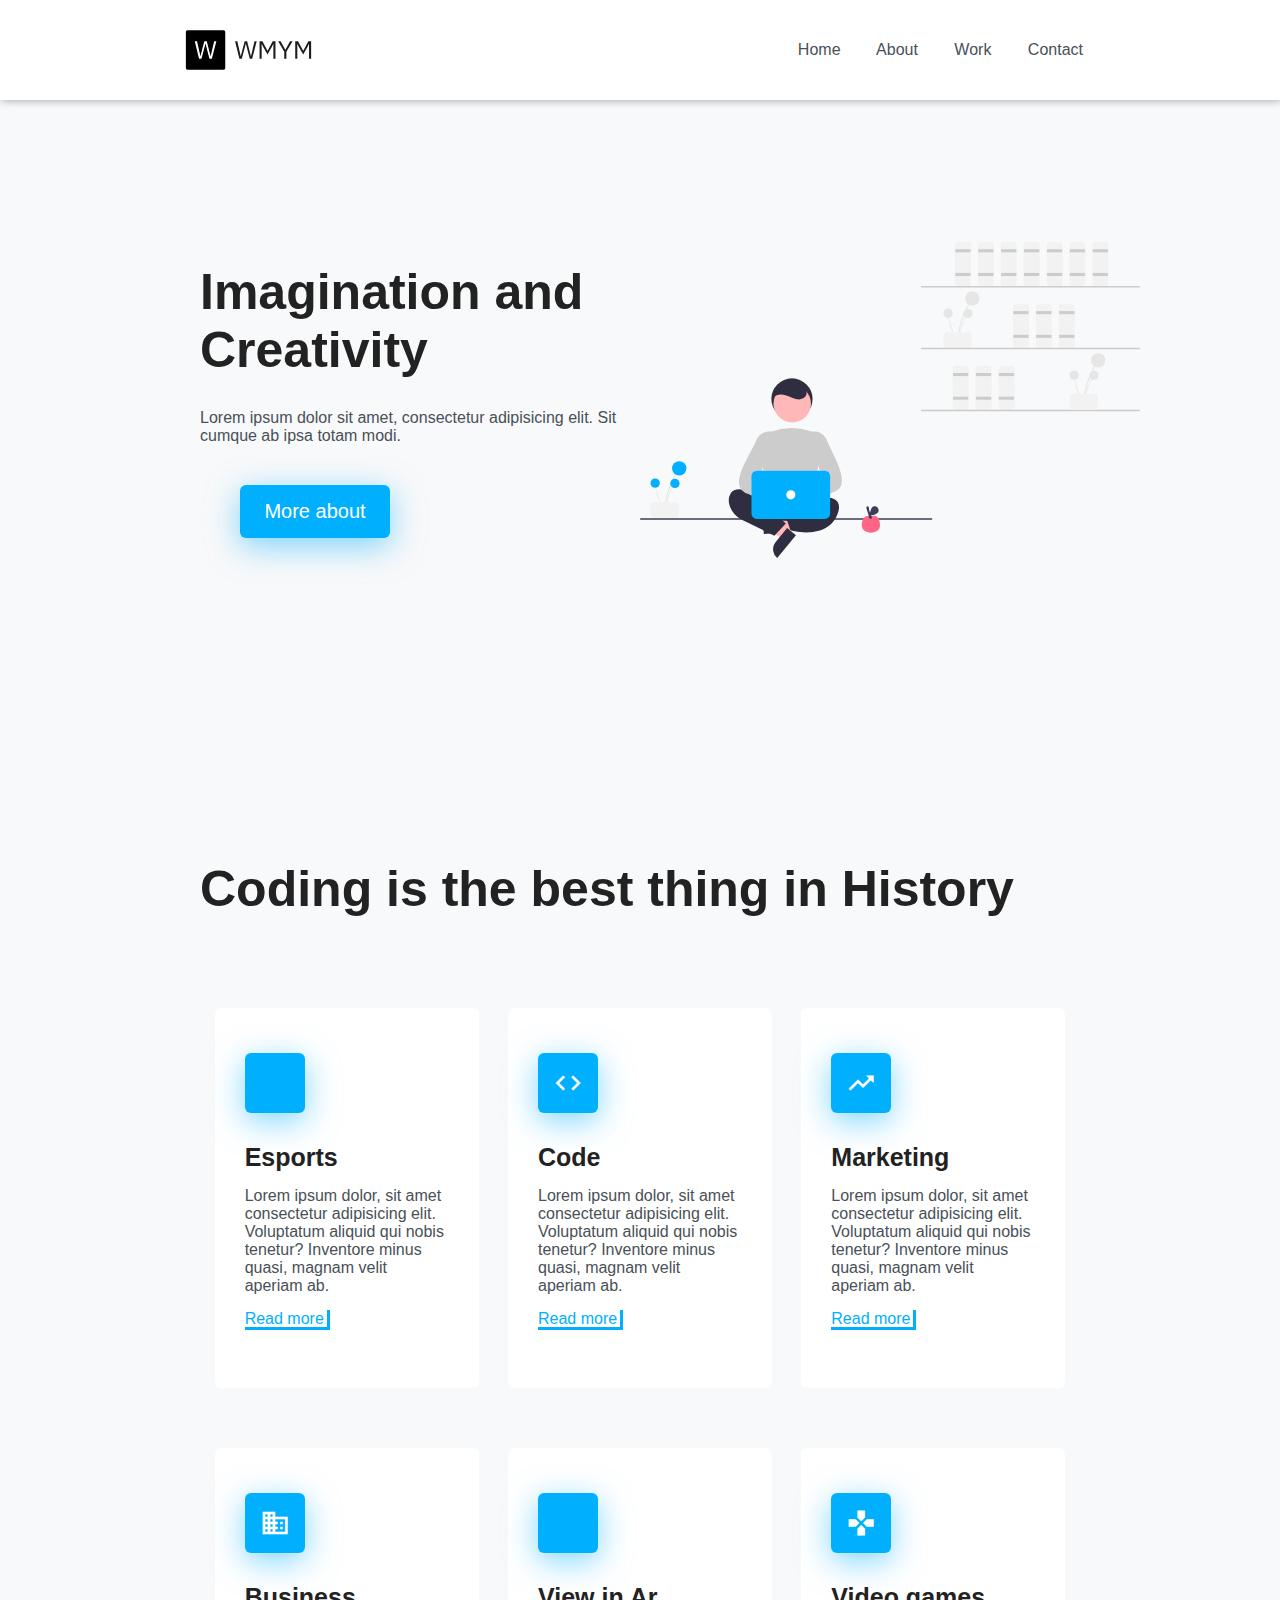
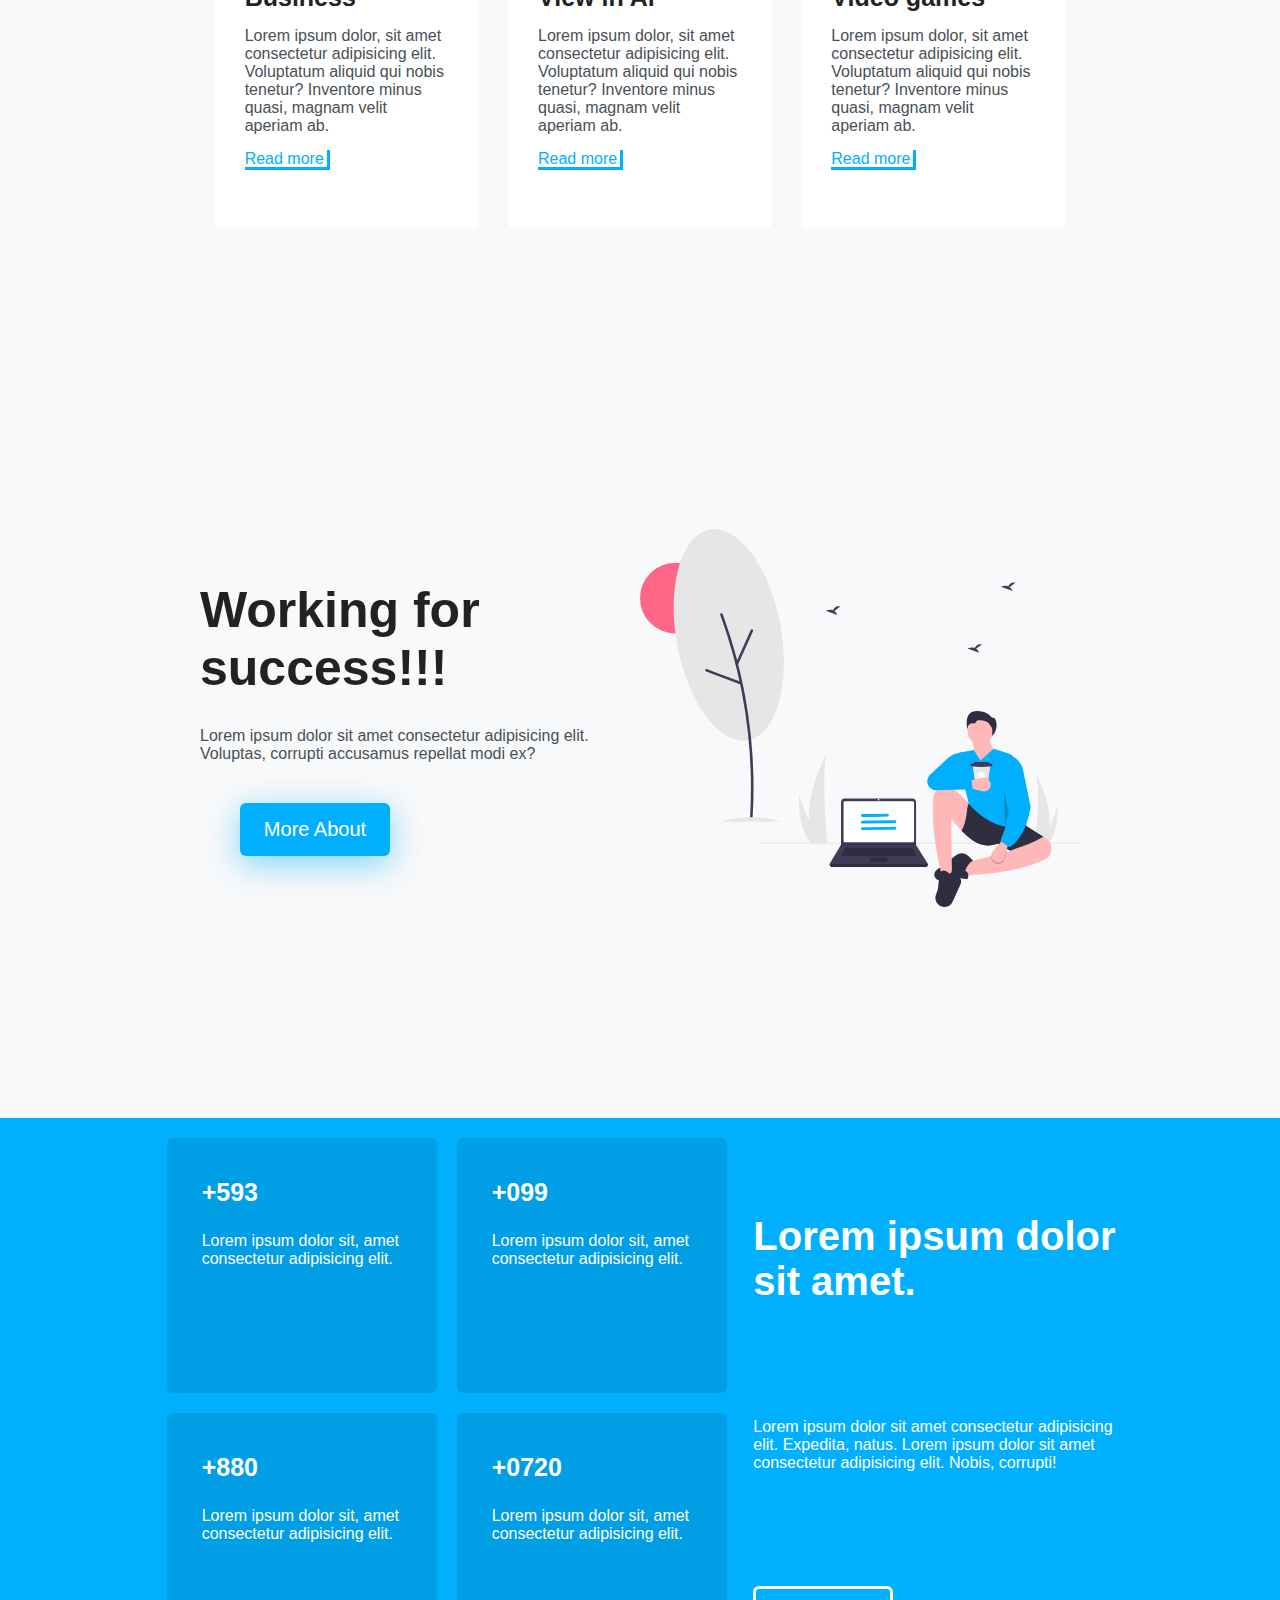
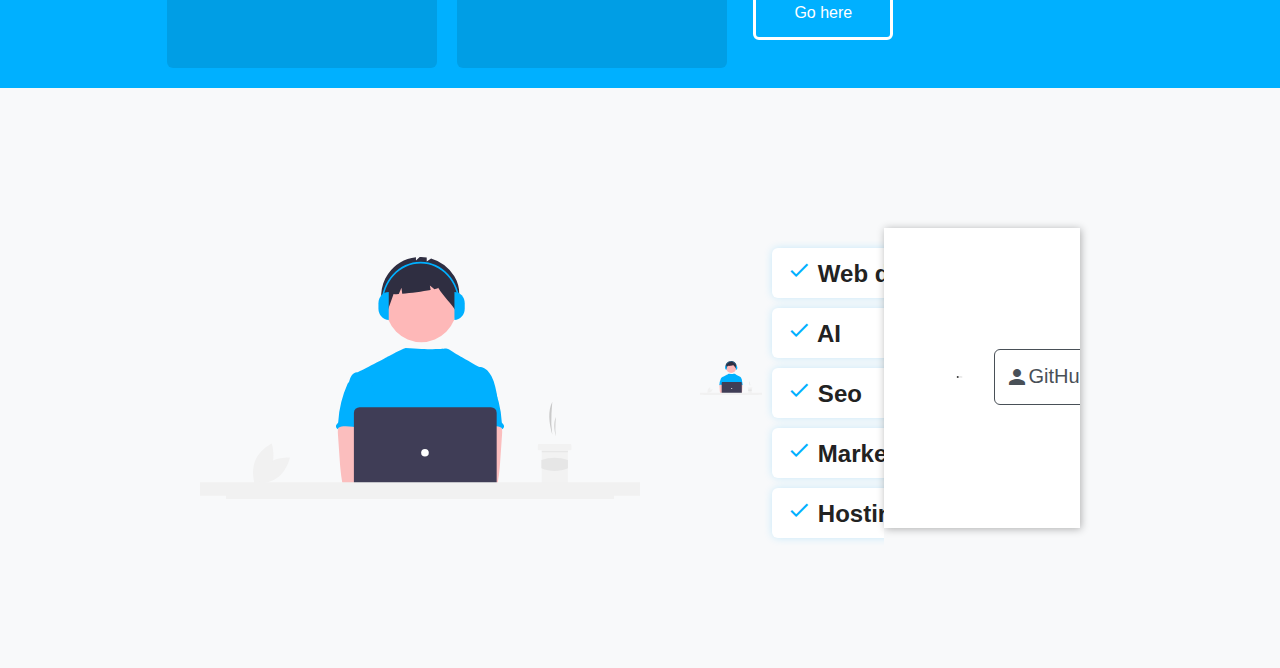
==== commit 85aca127: "delete some unnecessary divs" ====
--- a/index.html
+++ b/index.html
@@ -32,11 +32,10 @@
                     <img src="img/logo/logo.svg" alt="">
                 </div>
                 <div class="link-header">
-                    <a href="#">Logo</a>
-                    <a href="#">Home</a>
-                    <a href="#">About</a>
-                    <a href="#">Work</a>
-                    <a href="#">Contact</a>
+                    <a href="#home">Home</a>
+                    <a href="#about-us">About</a>
+                    <a href="#work">Work</a>
+                    <a href="#contact">Contact</a>
                 </div>
                 <div class="hamburguer">
                     <span class="material-icons material-icons-outlined">
@@ -47,7 +46,7 @@
         </nav>
 
 
-        <div class="container">
+        <div id="home" class="container">
             <section class="content-header">
                 <section class="text-header">
                     <h1>
@@ -55,7 +54,7 @@
                     </h1>
                     <p>Lorem ipsum dolor sit amet, consectetur adipisicing elit. Sit cumque ab ipsa totam modi.
                     </p>
-                    <a href="#">More about</a>
+                    <a href="#about-us">More about</a>
                 </section>
                 <img src="img/svg/freelancerWS.svg" alt="">
             </section>
@@ -63,7 +62,7 @@
     </header>
 
 
-    <section class="about-us">
+    <section id="about-us" class="about-us">
         <div class="containerF">
             <h2 class="title">
                 Coding is the best thing in History
@@ -141,7 +140,7 @@
     </section>
 
 
-    <section class="containerF questions">
+    <section id="work" class="containerF questions">
         <section class="text__questions">
             <h2>
                 Working for success!!!
@@ -163,28 +162,28 @@
                     <h4>
                         +593
                     </h4>
-                    <p>Lorem ipsum dolor sit amet.</p>
-                </div>
-
-                <div class="number">
-                    <h4>
-                        +001
-                    </h4>
-                    <p>Lorem ipsum dolor sit amet.</p>
+                    <p>Lorem ipsum dolor sit, amet consectetur adipisicing elit.</p>
                 </div>
 
                 <div class="number">
                     <h4>
                         +099
                     </h4>
-                    <p>Lorem ipsum dolor sit amet.</p>
-                </div>
-
-                <div class="number">
-                    <h4>
-                        +888
-                    </h4>
-                    <p>Lorem ipsum dolor sit amet.</p>
+                    <p>Lorem ipsum dolor sit, amet consectetur adipisicing elit.</p>
+                </div>
+
+                <div class="number">
+                    <h4>
+                        +880
+                    </h4>
+                    <p>Lorem ipsum dolor sit, amet consectetur adipisicing elit.</p>
+                </div>
+
+                <div class="number">
+                    <h4>
+                        +0720
+                    </h4>
+                    <p>Lorem ipsum dolor sit, amet consectetur adipisicing elit.</p>
                 </div>
             </section>
 
@@ -193,14 +192,16 @@
                     Lorem ipsum dolor sit amet.
                 </h4>
                 <p>
-                    Lorem ipsum dolor sit amet consectetur adipisicing elit. Expedita, natus.
+                    Lorem ipsum dolor sit amet consectetur adipisicing elit. Expedita, natus. Lorem ipsum dolor sit amet
+                    consectetur adipisicing elit. Nobis, corrupti!
                 </p>
                 <a href="#">Go here</a>
             </section>
         </div>
     </section>
 
-
+    <section id="contact" class="containerF services">
+        <img src="/img/svg/coddingWS.svg" alt="">
     <section class="containerF services">
         <img src="img/svg/coddingWS.svg" alt="">
         <div class="box-skills">
@@ -219,7 +220,7 @@
             <h4>
                 <span class="material-icons material-icons-outlined">
                     check
-                </span> SEO
+                </span> Seo
             </h4>
 
             <h4>
@@ -239,28 +240,17 @@
 
     <footer>
         <div class="part-fotter">
-            <img src="img/logo/logo.svg" alt="">
+            <img src="img/logo/logo.svg" alt="logo">
         </div>
 
         <div class="part-fotter">
-            <a href=""><span class="material-icons material-icons-outlined">
+            <a href="https://github.com/WashingtonYandun?tab=overview&from=2021-07-01&to=2021-07-31"
+                target="_blank">
+                <span class="material-icons material-icons-outlined">
                     person
                 </span> GitHub</a>
         </div>
-
-        <div class="part-fotter">
-            <a href=""><span class="material-icons material-icons-outlined">
-                    notifications
-                </span> GitHub</a>
-        </div>
-
-        <div class="part-fotter">
-            <a href=""><span class="material-icons material-icons-outlined">
-                    share
-                </span> GitHub</a>
-        </div>
     </footer>
-
 </body>
 
 </html>
